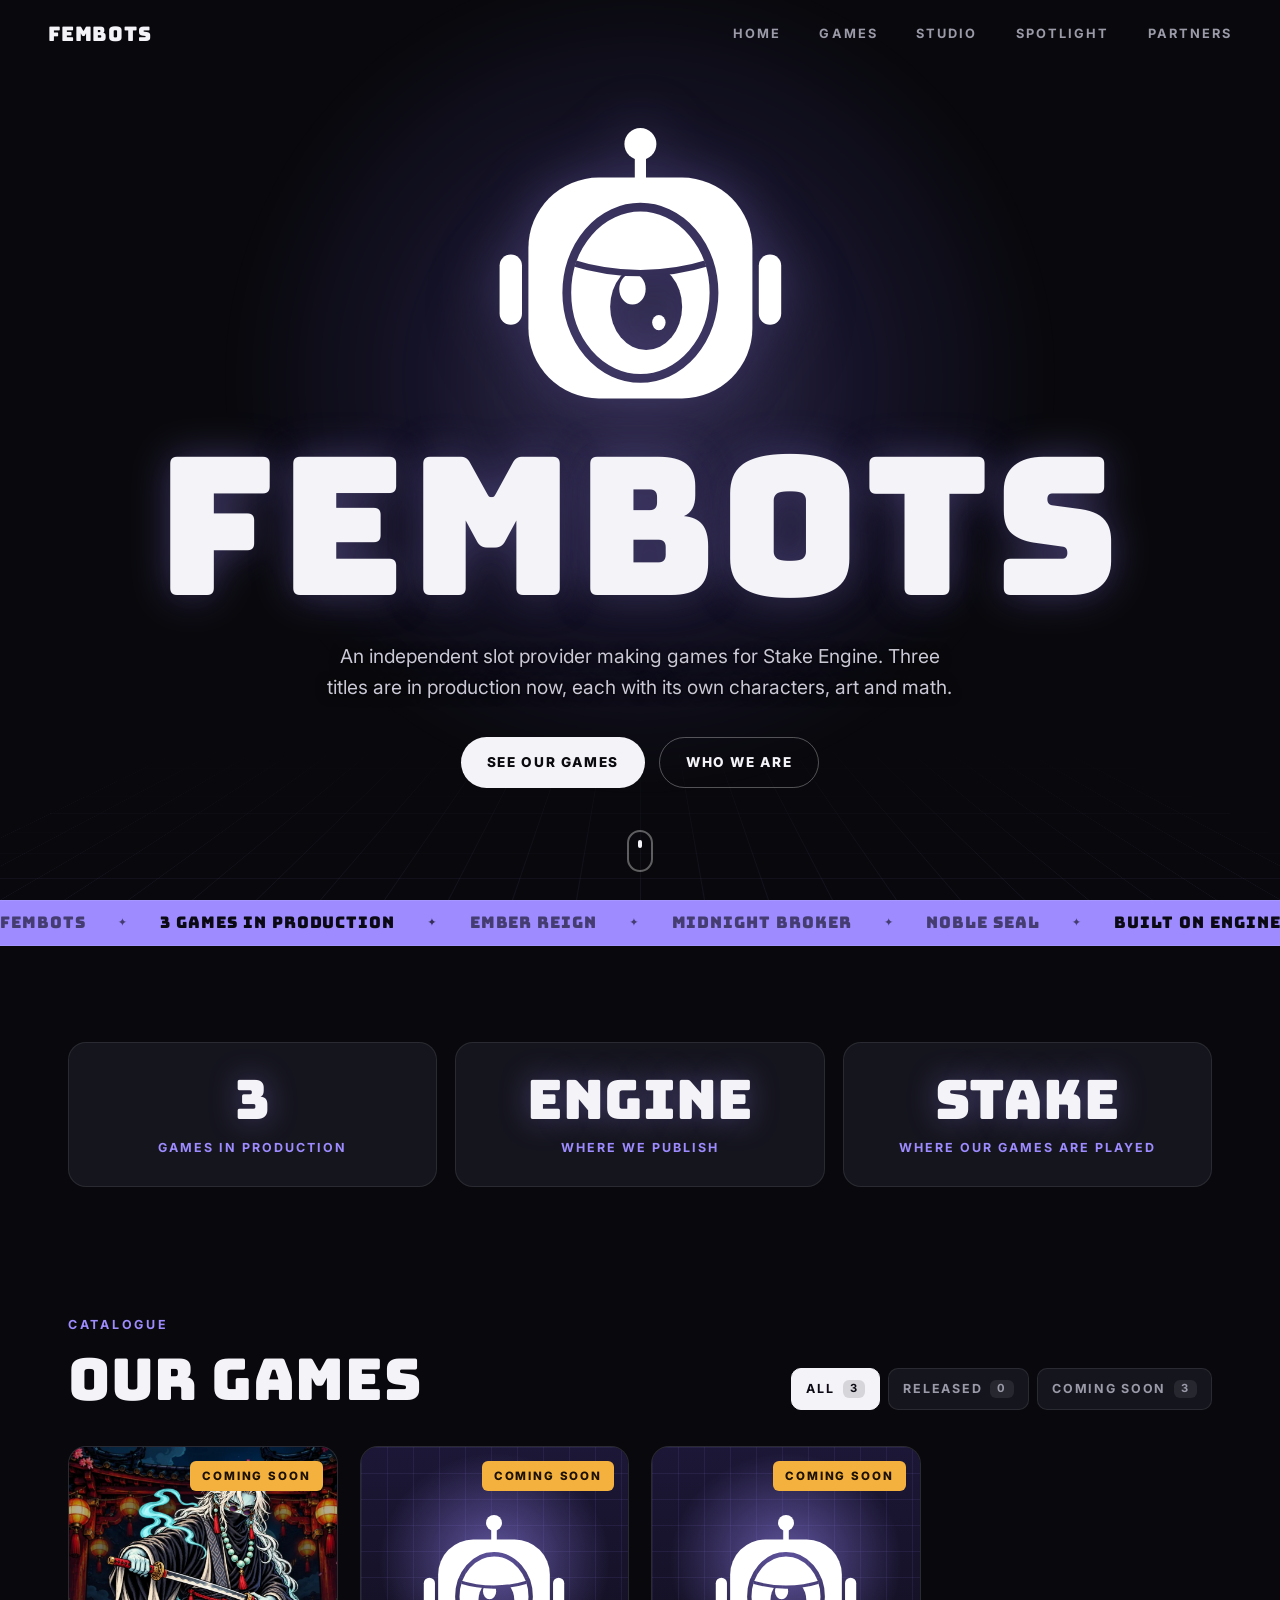
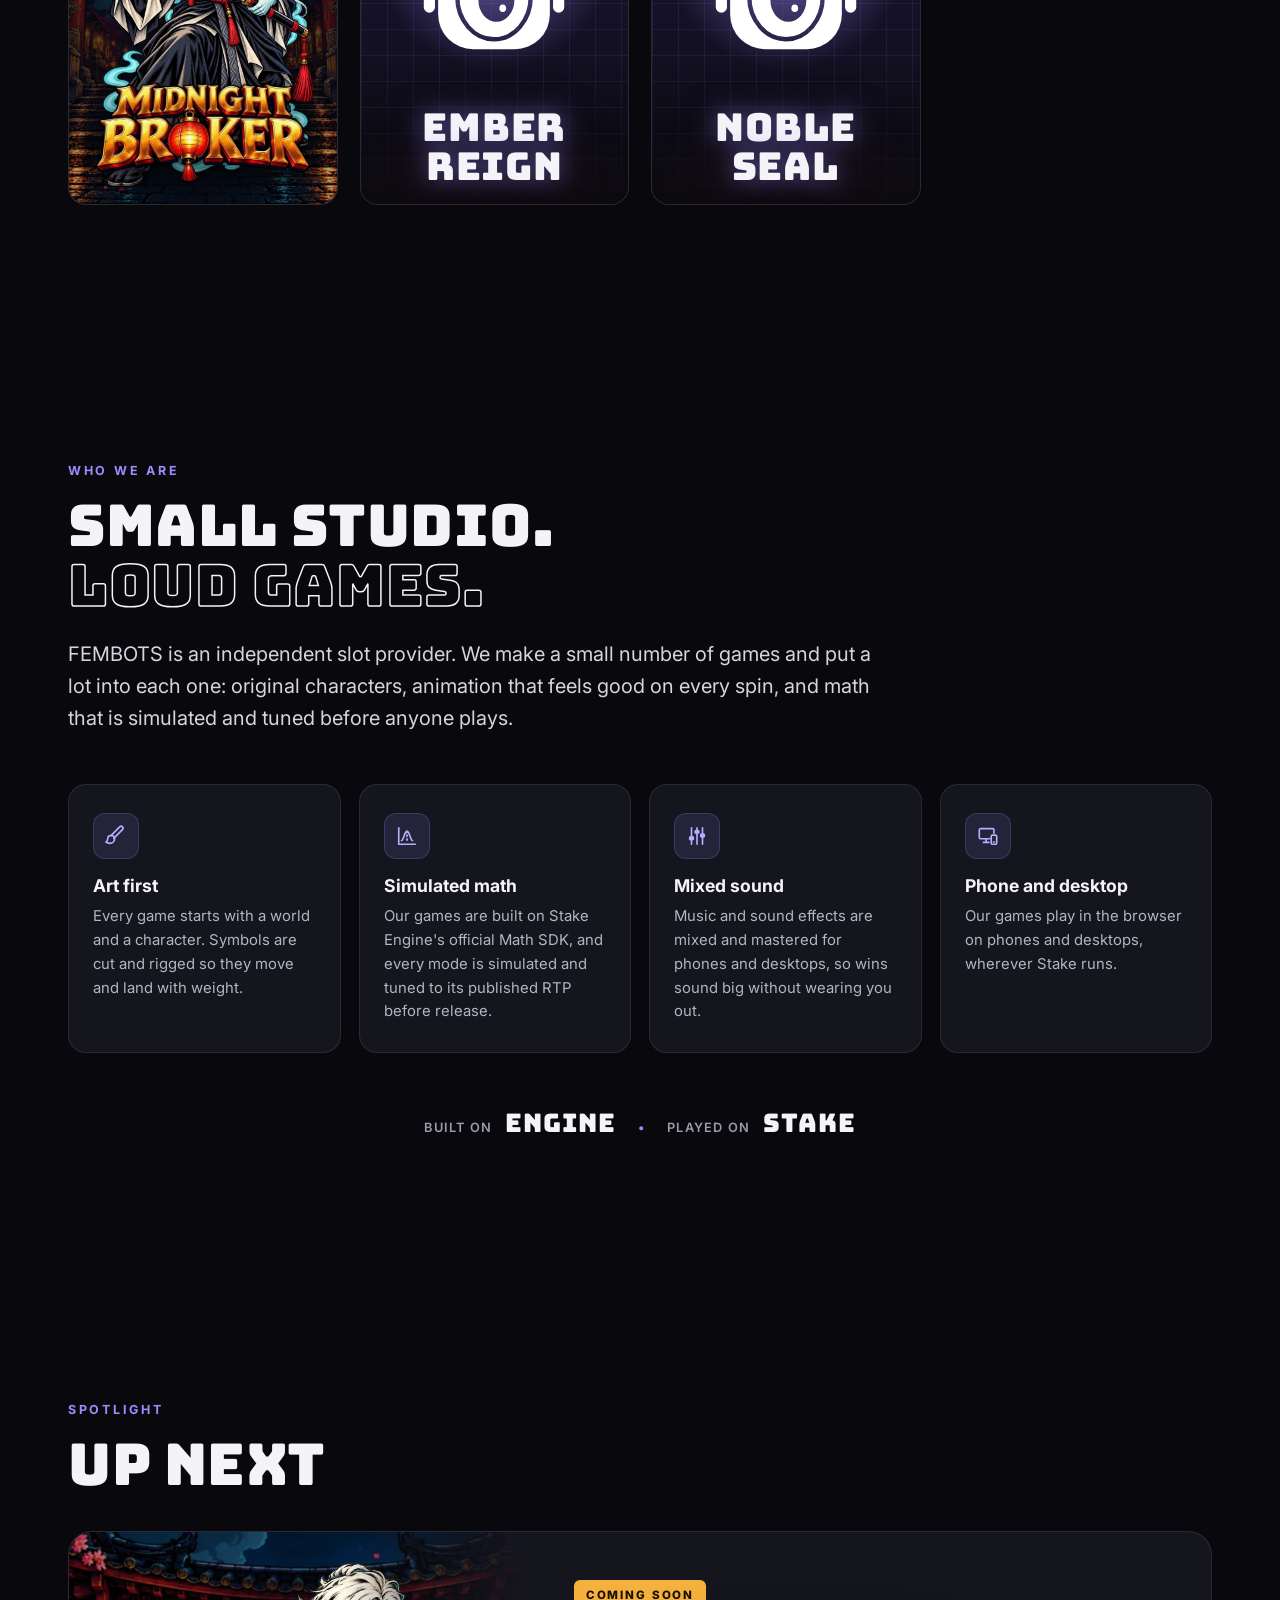
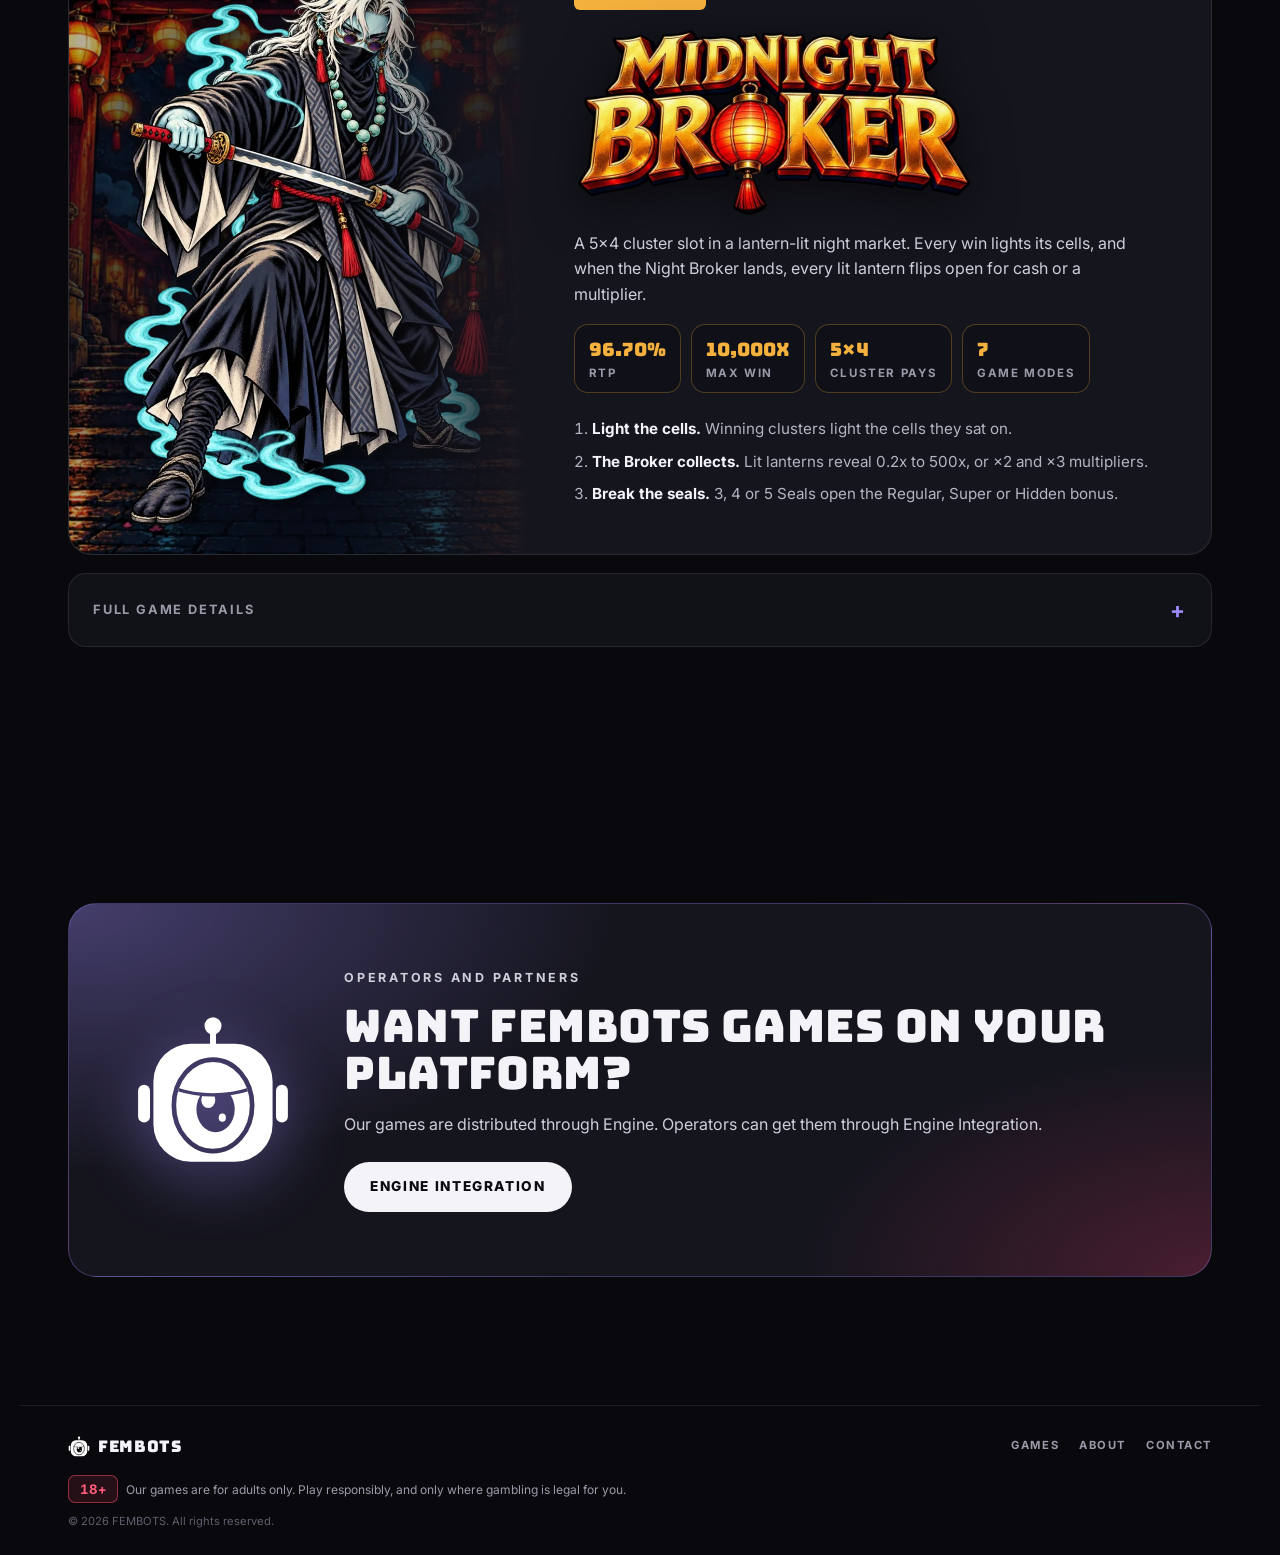
==== index.html @ 47792d03 "Add the FEMBOTS provider website Static site for FEMBOTS, the slot game provider: hero with the robo" ====
<!doctype html>
<html lang="en">
<head>
  <meta charset="utf-8" />
  <meta name="viewport" content="width=device-width, initial-scale=1" />
  <title>FEMBOTS | Slot Game Provider</title>
  <meta name="description" content="FEMBOTS is an independent slot provider making bold, art-first games for Engine and Stake. Our first game is Midnight Broker." />
  <meta name="theme-color" content="#09090d" />
  <link rel="icon" type="image/svg+xml" href="assets/robot.svg" />
  <meta property="og:title" content="FEMBOTS | Slot Game Provider" />
  <meta property="og:description" content="Bold, art-first slots for Engine and Stake. First up: Midnight Broker." />
  <meta property="og:image" content="assets/mb/cover-wide.webp" />
  <link rel="preconnect" href="https://fonts.googleapis.com" />
  <link rel="preconnect" href="https://fonts.gstatic.com" crossorigin />
  <link href="https://fonts.googleapis.com/css2?family=Bungee&family=Inter:wght@400;500;600;700;800&display=swap" rel="stylesheet" />
  <link rel="stylesheet" href="styles.css?v=38" />
</head>
<body>
  <!-- ============ NAV ============ -->
  <header class="nav" id="top">
    <a class="brand" href="#top" aria-label="FEMBOTS home">
      <span>FEMBOTS</span>
    </a>
    <nav class="nav-links" id="navLinks">
      <a href="#top">Home</a>
      <a href="#games">Games</a>
      <a href="#about">Studio</a>
      <a href="#spotlight">Spotlight</a>
      <a href="#contact">Partners</a>
    </nav>
    <button class="nav-toggle" id="navToggle" aria-label="Open menu" aria-expanded="false">
      <span></span><span></span>
    </button>
  </header>

  <main>
    <!-- ============ HERO ============ -->
    <section class="hero">
      <div class="hero-bg" aria-hidden="true">
        <div class="grid-lines"></div>
        <div class="glow"></div>
      </div>
      <div class="hero-inner">
        <!-- The FEMBOTS robot. main.js moves the pupil to follow the mouse and blinks the lid. -->
        <svg class="hero-bot" id="heroBot" aria-hidden="true" viewBox="6 0 188 180">
          <defs>
            <clipPath id="hb-eye"><ellipse cx="100" cy="108" rx="43.5" ry="51"/></clipPath>
            <mask id="hb-cut" maskUnits="userSpaceOnUse" x="-10" y="-10" width="220" height="220">
              <rect x="-10" y="-10" width="220" height="220" fill="#fff"/>
              <g clip-path="url(#hb-eye)"><g class="hero-pupil"><ellipse cx="103" cy="112.5" rx="22.5" ry="27" fill="#000"/><ellipse cx="94.45" cy="101.4" rx="8.25" ry="9.75" fill="#fff"/><ellipse cx="110.95" cy="122.4" rx="4.2" ry="4.8" fill="#fff"/></g><g class="hero-lid"><path d="M39.1 -45H160.9V82.5Q100 109.02 39.1 82.5Z" fill="#fff"/><path d="M39.1 82.5Q100 109.02 160.9 82.5" fill="none" stroke="#000" stroke-width="3.9"/></g></g>
              <ellipse cx="100" cy="108" rx="46" ry="53.5" fill="none" stroke="#000" stroke-width="5.5"/>
            </mask>
          </defs>
          <g fill="#fff" mask="url(#hb-cut)"><rect x="96.5" y="20" width="7" height="20" rx="3.5"/><circle cx="100" cy="15" r="10"/><rect x="12" y="84" width="14" height="44" rx="7"/><rect x="174" y="84" width="14" height="44" rx="7"/><rect x="30" y="36" width="140" height="138" rx="44"/></g>
        </svg>
        <h1 class="wordmark reveal" aria-label="FEMBOTS">
          <span class="glitch">FEMBOTS</span>
        </h1>
        <p class="hero-sub reveal">
          An independent slot provider making games for Stake Engine. Three titles are in production now, each with its own characters, art and math.
        </p>
        <div class="hero-cta reveal">
          <a class="btn btn-primary" href="#games">See our games</a>
          <a class="btn btn-ghost" href="#about">Who we are</a>
        </div>
      </div>
      <a class="scroll-cue" href="#studio-stats" aria-label="Scroll to the provider stats"><span></span></a>
    </section>


    <!-- ============ TICKER ============ -->
    <div class="ticker" aria-hidden="true">
      <div class="ticker-track">
        <span>FEMBOTS</span><b>3 games in production</b><span>Ember Reign</span><span>Midnight Broker</span><span>Noble Seal</span><b>Built on Engine</b><b>Played on Stake</b>
        <span>FEMBOTS</span><b>3 games in production</b><span>Ember Reign</span><span>Midnight Broker</span><span>Noble Seal</span><b>Built on Engine</b><b>Played on Stake</b>
      </div>
    </div>

    <!-- ============ STUDIO STATS ============ -->
    <section class="stats" id="studio-stats" aria-label="FEMBOTS in numbers">
      <div class="stat reveal"><b data-count-games>3</b><span>Games in production</span></div>
      <div class="stat reveal"><b>Engine</b><span>Where we publish</span></div>
      <div class="stat reveal"><b>Stake</b><span>Where our games are played</span></div>
    </section>

    <!-- ============ GAMES ============ -->
    <section class="section games" id="games">
      <div class="section-head">
        <div>
          <p class="eyebrow">Catalogue</p>
          <h2>Our games</h2>
        </div>
        <div class="filters" role="tablist" aria-label="Filter games">
          <button class="filter is-active" data-filter="all" role="tab" aria-selected="true">All <i data-count="all">0</i></button>
          <button class="filter" data-filter="released" role="tab" aria-selected="false">Released <i data-count="released">0</i></button>
          <button class="filter" data-filter="coming-soon" role="tab" aria-selected="false">Coming soon <i data-count="coming-soon">0</i></button>
        </div>
      </div>
      <div class="game-grid" id="gameGrid"></div>
      <p class="empty" id="gamesEmpty" hidden>Our first release is on its way. Check back soon.</p>
    </section>


    <!-- ============ ABOUT ============ -->
    <section class="section about" id="about">
      <div class="about-head">
        <p class="eyebrow">Who we are</p>
        <h2>Small studio.<br /><span class="outline">Loud games.</span></h2>
        <p class="lead">
          FEMBOTS is an independent slot provider. We make a small number of games and put a lot into each one: original characters, animation that feels good on every spin, and math that is simulated and tuned before anyone plays.
        </p>
      </div>
      <div class="pillars">
        <article class="pillar reveal">
          <span class="pillar-icon" aria-hidden="true"><svg viewBox="0 0 24 24" fill="none" stroke="currentColor" stroke-width="1.8" stroke-linecap="round" stroke-linejoin="round"><path d="M9.5 14.5 19 5a2.1 2.1 0 0 0-3-3l-9.5 9.5"/><path d="M6.5 11.5c-2 0-3.5 1.6-3.5 3.6 0 1.6-.6 2.8-2 3.4 1 .9 2.6 1.5 4.3 1.5 3 0 5.2-2.2 5.2-5 0-1.9-1.6-3.5-4-3.5Z"/></svg></span>
          <h3>Art first</h3>
          <p>Every game starts with a world and a character. Symbols are cut and rigged so they move and land with weight.</p>
        </article>
        <article class="pillar reveal">
          <span class="pillar-icon" aria-hidden="true"><svg viewBox="0 0 24 24" fill="none" stroke="currentColor" stroke-width="1.8" stroke-linecap="round" stroke-linejoin="round"><path d="M3 3v18h18"/><path d="M6 17c2.5 0 3-10 6-10s3.5 10 6 10"/><path d="M12 7v10" stroke-dasharray="1.5 2.5"/></svg></span>
          <h3>Simulated math</h3>
          <p>Our games are built on Stake Engine's official Math SDK, and every mode is simulated and tuned to its published RTP before release.</p>
        </article>
        <article class="pillar reveal">
          <span class="pillar-icon" aria-hidden="true"><svg viewBox="0 0 24 24" fill="none" stroke="currentColor" stroke-width="1.8" stroke-linecap="round" stroke-linejoin="round"><path d="M6 3v18M12 3v18M18 3v18"/><rect x="4" y="13" width="4" height="3" rx="1" fill="currentColor"/><rect x="10" y="6" width="4" height="3" rx="1" fill="currentColor"/><rect x="16" y="10" width="4" height="3" rx="1" fill="currentColor"/></svg></span>
          <h3>Mixed sound</h3>
          <p>Music and sound effects are mixed and mastered for phones and desktops, so wins sound big without wearing you out.</p>
        </article>
        <article class="pillar reveal">
          <span class="pillar-icon" aria-hidden="true"><svg viewBox="0 0 24 24" fill="none" stroke="currentColor" stroke-width="1.8" stroke-linecap="round" stroke-linejoin="round"><path d="M14 15H4a1.5 1.5 0 0 1-1.5-1.5v-8A1.5 1.5 0 0 1 4 4h13a1.5 1.5 0 0 1 1.5 1.5V9"/><path d="M7 19h6M10 15v4"/><rect x="15.5" y="11" width="6" height="10" rx="1.5"/><path d="M18 18.5h1"/></svg></span>
          <h3>Phone and desktop</h3>
          <p>Our games play in the browser on phones and desktops, wherever Stake runs.</p>
        </article>
      </div>
      <div class="platforms">
        <span>Built on</span><b>Engine</b><span class="dot">•</span><span>Played on</span><b>Stake</b>
      </div>
    </section>


    <!-- ============ SPOTLIGHT ============ -->
    <section class="section spotlight" id="spotlight">
      <div class="section-head">
        <div>
          <p class="eyebrow">Spotlight</p>
          <h2>Up next</h2>
        </div>
      </div>
      <article class="spot-card" id="midnight-broker">
        <div class="spot-art">
          <img src="assets/mb/cover-tall.webp" alt="The Night Broker, a masked ghost with a katana, in front of red lanterns" loading="lazy" />
        </div>
        <div class="spot-body">
          <span class="tag tag-soon">Coming soon</span>
          <img class="spot-logo" src="assets/mb/logo.webp" alt="Midnight Broker" loading="lazy" />
          <p class="spot-lead">A 5×4 cluster slot in a lantern-lit night market. Every win lights its cells, and when the Night Broker lands, every lit lantern flips open for cash or a multiplier.</p>
          <ul class="stat-chips">
            <li><b>96.70%</b><span>RTP</span></li>
            <li><b>10,000x</b><span>Max win</span></li>
            <li><b>5×4</b><span>Cluster pays</span></li>
            <li><b>7</b><span>Game modes</span></li>
          </ul>
          <ol class="mini-steps">
            <li><b>Light the cells.</b> Winning clusters light the cells they sat on.</li>
            <li><b>The Broker collects.</b> Lit lanterns reveal 0.2x to 500x, or ×2 and ×3 multipliers.</li>
            <li><b>Break the seals.</b> 3, 4 or 5 Seals open the Regular, Super or Hidden bonus.</li>
          </ol>
        </div>
      </article>
      <details class="game-details">
        <summary>Full game details <span aria-hidden="true">+</span></summary>
        <div class="game-details-body">
      <!-- Symbols -->
      <h3 class="sub">The symbols</h3>
      <ul class="symbols">
        <li><img src="assets/mb/H4_tessen.webp" alt="" loading="lazy" /><span>War Fan</span><small>up to 75x</small></li>
        <li><img src="assets/mb/H3_katana.webp" alt="" loading="lazy" /><span>Katana</span><small>up to 40x</small></li>
        <li><img src="assets/mb/H2_bonsai.webp" alt="" loading="lazy" /><span>Bonsai</span><small>up to 25x</small></li>
        <li><img src="assets/mb/H1_crane.webp" alt="" loading="lazy" /><span>Crane</span><small>up to 15x</small></li>
        <li class="special"><img src="assets/mb/W_chest.webp" alt="" loading="lazy" /><span>Treasure Chest</span><small>Wild</small></li>
        <li class="special"><img src="assets/mb/token_lantern_gold.webp" alt="" loading="lazy" /><span>Gold Lantern</span><small>Multiplier</small></li>
      </ul>

      <!-- Bonuses + modes -->
      <div class="two-col">
        <div>
          <h3 class="sub">Bonus rounds</h3>
          <div class="bonus-list">
            <article class="bonus">
              <div class="bonus-seals"><b>3</b><span>Seals</span></div>
              <div><h4>Regular Bonus</h4><p>8 spins. Lit cells stay lit for the whole bonus. 3 Seals add 4 more spins.</p></div>
            </article>
            <article class="bonus">
              <div class="bonus-seals"><b>4</b><span>Seals</span></div>
              <div><h4>Super Bonus</h4><p>10 spins with 6 cells lit from the start, and every collection pays at least ×3.</p></div>
            </article>
            <article class="bonus bonus-hidden">
              <div class="bonus-seals"><b>5</b><span>Seals</span></div>
              <div><h4>Hidden Bonus</h4><p>10 spins with 4 cells lit from the start. Reached only with 5 Seals or from a Mystery Bonus.</p></div>
            </article>
          </div>
        </div>
        <div>
          <h3 class="sub">Game modes</h3>
          <table class="modes">
            <thead><tr><th>Mode</th><th>Cost</th></tr></thead>
            <tbody>
              <tr><td>Base game</td><td>1x</td></tr>
              <tr><td>Extra Chance <small>Bonuses about 1.7× as often</small></td><td>1.25x</td></tr>
              <tr><td>Feature Spins <small>The Broker on every board, 2 cells lit</small></td><td>5x</td></tr>
              <tr><td>Moonlit Spins <small>All 20 cells lit, every collect at least ×10</small></td><td>500x</td></tr>
              <tr><td>Regular Bonus</td><td>100x</td></tr>
              <tr><td>Mystery Bonus <small>Regular, Super or Hidden</small></td><td>200x</td></tr>
              <tr><td>Super Bonus</td><td>400x</td></tr>
            </tbody>
          </table>
          <p class="fine">Figures are from the current math build and may change before release. Some modes are not available in every jurisdiction.</p>
        </div>
      </div>
        </div>
      </details>
    </section>


    <!-- ============ CONTACT ============ -->
    <section class="section contact" id="contact">
      <div class="contact-card">
        <img class="contact-bot" src="assets/robot.svg" alt="" loading="lazy" />
        <div>
          <p class="eyebrow">Operators and partners</p>
          <h2>Want FEMBOTS games on your platform?</h2>
          <p>Our games are distributed through Engine. Operators can get them through Engine Integration.</p>
          <div class="hero-cta">
            <a class="btn btn-primary" href="https://engine.io/" target="_blank" rel="noopener">Engine Integration</a>
            <a class="btn btn-ghost" id="contactEmail" hidden>Email us</a>
          </div>
        </div>
      </div>
    </section>
  </main>

  <!-- ============ FOOTER ============ -->
  <footer class="footer">
    <div class="footer-top">
      <a class="brand" href="#top"><img src="assets/robot.svg" alt="" width="28" height="27" /><span>FEMBOTS</span></a>
      <nav>
        <a href="#games">Games</a>
        <a href="#about">About</a>
        <a href="#contact">Contact</a>
      </nav>
    </div>
    <p class="footer-note">
      <span class="age">18+</span>
      Our games are for adults only. Play responsibly, and only where gambling is legal for you.
    </p>
    <p class="footer-copy">© <span id="year">2026</span> FEMBOTS. All rights reserved.</p>
  </footer>

  <script src="games.js?v=38"></script>
  <script src="main.js?v=38"></script>
</body>
</html>
---- styles.css ----
/* ================================================================
   FEMBOTS studio site
   ================================================================ */
:root {
  --bg: #09090d;
  --bg-2: #111118;
  --panel: #15151e;
  --line: rgba(255, 255, 255, 0.09);
  --ink: #f4f3f8;
  --muted: #9b9aa8;
  --accent: #9d8bff;      /* FEMBOTS violet, from the logo's glow */
  --accent-2: #ff3d6e;    /* signal pink */
  --gold: #f5b13d;        /* Midnight Broker gold */
  --crimson: #d8262f;
  --radius: 18px;
  --display: 'Bungee', system-ui, sans-serif;
  --body: 'Inter', system-ui, -apple-system, Segoe UI, sans-serif;
  --wrap: 1240px;
}

*, *::before, *::after { box-sizing: border-box; }
html { scroll-behavior: smooth; scroll-padding-top: 80px; overflow-x: clip; }
body {
  margin: 0;
  background: var(--bg);
  color: var(--ink);
  font-family: var(--body);
  font-size: 16px;
  line-height: 1.6;
  -webkit-font-smoothing: antialiased;
  overflow-x: clip;
}
main { overflow-x: clip; }
img { max-width: 100%; display: block; }
[hidden] { display: none !important; }
a { color: inherit; text-decoration: none; }
h1, h2, h3, h4 { margin: 0; line-height: 1.05; }
h2 { font-family: var(--display); font-weight: 400; font-size: clamp(2rem, 5vw, 3.6rem); letter-spacing: 0.01em; }
p { margin: 0 0 1em; }
em { color: var(--gold); font-style: normal; font-weight: 700; }

.eyebrow {
  font-size: 0.78rem; font-weight: 700; letter-spacing: 0.22em; text-transform: uppercase;
  color: var(--accent); margin-bottom: 14px;
}
.lead { font-size: clamp(1.05rem, 1.6vw, 1.25rem); color: #d6d5df; }

/* ---------- Buttons ---------- */
.btn {
  display: inline-flex; align-items: center; justify-content: center; gap: 8px;
  padding: 14px 26px; border-radius: 999px;
  font-weight: 800; font-size: 0.85rem; letter-spacing: 0.12em; text-transform: uppercase;
  transition: transform .2s ease, background .2s ease, box-shadow .2s ease, color .2s ease;
  cursor: pointer; border: 0;
}
.btn-primary { background: var(--ink); color: #0a0a0f; }
.btn-primary:hover { transform: translateY(-2px); box-shadow: 0 10px 30px -8px rgba(157, 139, 255, .7); background: #fff; }
.btn-ghost { border: 1.5px solid rgba(255,255,255,.3); color: var(--ink); }
.btn-ghost:hover { border-color: var(--ink); transform: translateY(-2px); }

/* ---------- Nav ---------- */
.nav {
  position: fixed; inset: 0 0 auto 0; z-index: 50;
  display: flex; align-items: center; justify-content: space-between;
  padding: 18px clamp(16px, 4vw, 48px);
  transition: background .3s ease, padding .3s ease, border-color .3s ease;
  border-bottom: 1px solid transparent;
}
.nav.scrolled { background: rgba(9, 9, 13, .82); backdrop-filter: blur(14px); -webkit-backdrop-filter: blur(14px); padding-block: 12px; border-color: var(--line); }
.brand { display: flex; align-items: center; gap: 10px; font-family: var(--display); font-size: 1.25rem; letter-spacing: .04em; }
.brand img { display: block; }
.nav-links { display: flex; gap: clamp(18px, 3vw, 40px); }
.nav-links a { font-size: .8rem; font-weight: 700; letter-spacing: .16em; text-transform: uppercase; color: var(--muted); transition: color .2s; position: relative; }
.nav-links a::after { content: ''; position: absolute; left: 0; right: 100%; bottom: -6px; height: 2px; background: var(--accent); transition: right .25s ease; }
.nav-links a:hover { color: var(--ink); }
.nav-links a:hover::after { right: 0; }
.nav-toggle { display: none; background: none; border: 0; width: 40px; height: 40px; cursor: pointer; position: relative; }
.nav-toggle span { position: absolute; left: 8px; right: 8px; height: 2px; background: var(--ink); transition: transform .25s, top .25s; }
.nav-toggle span:first-child { top: 15px; }
.nav-toggle span:last-child { top: 23px; }
.nav-toggle[aria-expanded="true"] span:first-child { top: 19px; transform: rotate(45deg); }
.nav-toggle[aria-expanded="true"] span:last-child { top: 19px; transform: rotate(-45deg); }

/* ---------- Hero ---------- */
.hero {
  position: relative; min-height: 100svh;
  display: grid; place-items: center; text-align: center;
  padding: 96px 16px 88px; overflow: hidden;
}
.hero-bg { position: absolute; inset: 0; pointer-events: none; }
.grid-lines {
  position: absolute; inset: -50% -10% 0;
  background-image:
    linear-gradient(rgba(157,139,255,.12) 1px, transparent 1px),
    linear-gradient(90deg, rgba(157,139,255,.12) 1px, transparent 1px);
  background-size: 64px 64px;
  transform: perspective(700px) rotateX(62deg) translateY(30%);
  transform-origin: center bottom;
  mask-image: linear-gradient(to top, #000 0%, transparent 70%);
  -webkit-mask-image: linear-gradient(to top, #000 0%, transparent 70%);
  animation: gridmove 6s linear infinite;
}
@keyframes gridmove { to { background-position: 0 64px, 0 0; } }
.glow {
  position: absolute; left: 50%; top: 42%; width: min(900px, 120vw); aspect-ratio: 1;
  transform: translate(-50%, -50%);
  background: radial-gradient(circle, rgba(157,139,255,.3) 0%, rgba(110,92,230,.12) 35%, transparent 65%);
  filter: blur(10px);
}
/* The ASCII robot fills the hero behind the text. */
.hero-bot { display: block; height: clamp(170px, 32svh, 340px); width: auto; margin: 0 auto clamp(18px, 3svh, 30px); overflow: visible;
  filter: drop-shadow(0 0 28px rgba(157,139,255,.35)) drop-shadow(0 18px 30px rgba(0,0,0,.45)); animation: botFloat 6s ease-in-out infinite; }
@keyframes botFloat { 50% { transform: translateY(-10px); } }
.hero .wordmark .glitch { text-shadow: 0 0 40px rgba(157, 139, 255, .35), 0 6px 30px rgba(9, 9, 13, .9); }
.hero-inner { position: relative; max-width: 980px; }
.hero .wordmark { margin-bottom: 24px; }
.wordmark {
  font-family: var(--display); font-weight: 400;
  font-size: clamp(3.6rem, 15vw, 12rem); letter-spacing: .02em; line-height: .95;
  margin: 6px 0 26px;
}
.glitch { position: relative; display: inline-block; text-shadow: 0 0 40px rgba(157,139,255,.35); }
.hero-sub { text-shadow: 0 1px 12px rgba(9, 9, 13, .95), 0 0 2px rgba(9, 9, 13, .9); max-width: 640px; margin: 0 auto 34px; color: #c9c8d4; font-size: clamp(1rem, 1.6vw, 1.2rem); }
.hero-cta { display: flex; gap: 14px; justify-content: center; flex-wrap: wrap; }
.scroll-cue { position: absolute; bottom: 28px; left: 50%; transform: translateX(-50%); width: 26px; height: 42px; border: 2px solid rgba(255,255,255,.35); border-radius: 14px; }
.scroll-cue span { position: absolute; left: 50%; top: 8px; width: 4px; height: 8px; margin-left: -2px; background: var(--ink); border-radius: 2px; animation: cue 1.8s ease-in-out infinite; }
@keyframes cue { 0% { opacity: 0; transform: translateY(0); } 30% { opacity: 1; } 100% { opacity: 0; transform: translateY(14px); } }

/* ---------- Ticker ---------- */
.ticker { border-block: 1px solid var(--line); background: var(--accent); color: #0b0a14; overflow: hidden; white-space: nowrap; }
.ticker-track > * { padding-right: 32px; } /* padding, not gap or margin, so -50% lands exactly on the repeat */
.ticker-track { display: inline-flex; align-items: center; padding: 14px 0; animation: ticker 30s linear infinite; font-family: var(--display); font-weight: 400; font-size: 1rem; line-height: 1; letter-spacing: .06em; text-transform: uppercase; }
.ticker-track b { font-weight: 400; }
.ticker-track span { opacity: .6; }
.ticker-track span::after, .ticker-track b::after { content: '✦'; display: inline-block; margin-left: 32px; font-size: .7em; opacity: .7; vertical-align: .15em; }
.ticker-track span::after { opacity: 1; }
@keyframes ticker { to { transform: translateX(-50%); } }

/* ---------- Studio stats ---------- */
.stats {
  max-width: var(--wrap); margin: 0 auto; padding: clamp(56px, 8vw, 96px) clamp(16px, 4vw, 48px) 0;
  display: grid; grid-template-columns: repeat(3, 1fr); gap: 18px;
}
.stat { text-align: center; padding: 28px 16px; border-radius: var(--radius); background: var(--panel); border: 1px solid var(--line); }
.stat b { display: block; font-family: var(--display); font-weight: 400; font-size: clamp(2rem, 4.4vw, 3.4rem); line-height: 1.05; color: var(--ink); text-shadow: 0 0 30px rgba(157,139,255,.35); }
.stat span { display: block; margin-top: 10px; font-size: .78rem; font-weight: 700; letter-spacing: .16em; text-transform: uppercase; color: var(--accent); }

/* ---------- Spotlight ---------- */
.spotlight { padding-top: 0; }
.spot-card {
  display: grid; grid-template-columns: minmax(0, .8fr) minmax(0, 1.2fr); overflow: hidden;
  border-radius: 24px; background: var(--panel); border: 1px solid var(--line);
}
.spot-art { position: relative; min-height: 100%; }
.spot-art img { width: 100%; height: 100%; object-fit: cover; }
.spot-art::after { content: ''; position: absolute; inset: 0; background: linear-gradient(90deg, transparent 60%, var(--panel)); }
.spot-body { padding: clamp(24px, 4vw, 48px); display: flex; flex-direction: column; align-items: flex-start; }
.spot-logo { width: min(400px, 100%); margin: 16px 0 12px; filter: drop-shadow(0 10px 24px rgba(0,0,0,.6)); }
.spot-lead { color: #cfcedb; max-width: 36rem; }
.spot-body .stat-chips { margin-bottom: 24px; }
.spot-body .stat-chips li { min-width: 0; padding: 10px 14px; }
.spot-body .stat-chips b { font-size: 1.15rem; }
.mini-steps { margin: 0; padding: 0 0 0 1.2em; color: #b5b4c2; font-size: .95rem; display: grid; gap: 8px; }
.mini-steps b { color: var(--ink); }
.game-details { margin-top: 18px; border: 1px solid var(--line); border-radius: var(--radius); background: var(--bg-2); }
.game-details summary {
  list-style: none; cursor: pointer; padding: 18px 24px; display: flex; justify-content: space-between; align-items: center;
  font-weight: 700; letter-spacing: .14em; text-transform: uppercase; font-size: .8rem; color: var(--muted);
}
.game-details summary::-webkit-details-marker { display: none; }
.game-details summary span { font-size: 1.4rem; color: var(--accent); transition: transform .25s ease; }
.game-details[open] summary span { transform: rotate(45deg); }
.game-details summary:hover { color: var(--ink); }
.game-details-body { padding: 8px 24px 28px; }
.game-details-body .symbols { margin-bottom: 40px; }

/* ---------- Featured ---------- */
.featured { position: relative; min-height: min(92vh, 900px); display: flex; align-items: flex-end; overflow: hidden; isolation: isolate; }
.featured-art { position: absolute; inset: 0; z-index: -1; }
.featured-art img { width: 100%; height: 100%; object-fit: cover; object-position: 62% 30%; transform: scale(1.06); transition: transform 1.2s ease; }
.featured:hover .featured-art img { transform: scale(1.02); }
.featured-art::after {
  content: ''; position: absolute; inset: 0;
  background:
    linear-gradient(90deg, rgba(9,9,13,.95) 0%, rgba(9,9,13,.7) 34%, rgba(9,9,13,0) 64%),
    linear-gradient(0deg, var(--bg) 0%, rgba(9,9,13,0) 30%);
}
.featured-content { width: 100%; max-width: var(--wrap); margin: 0 auto; padding: 120px clamp(16px, 4vw, 48px) clamp(48px, 8vw, 96px); }
.featured-logo { width: min(520px, 90%); margin: 16px 0 10px; filter: drop-shadow(0 12px 30px rgba(0,0,0,.6)); }
.featured-tagline { font-size: clamp(1.1rem, 2vw, 1.45rem); font-weight: 600; color: #f1e6d3; margin-bottom: 26px; }
.tag { display: inline-block; padding: 6px 12px; border-radius: 6px; font-size: .72rem; font-weight: 800; letter-spacing: .16em; text-transform: uppercase; }
.tag-soon { background: var(--gold); color: #1a1003; }
.tag-live { background: #2fe28c; color: #032013; }
.stat-chips { list-style: none; padding: 0; margin: 0 0 32px; display: flex; flex-wrap: wrap; gap: 10px; }
.stat-chips li { display: flex; flex-direction: column; padding: 12px 18px; border-radius: 14px; background: rgba(15,15,22,.65); border: 1px solid rgba(245,177,61,.28); backdrop-filter: blur(6px); -webkit-backdrop-filter: blur(6px); min-width: 108px; }
.stat-chips b { font-family: var(--display); font-weight: 400; font-size: 1.35rem; color: var(--gold); }
.stat-chips span { font-size: .72rem; text-transform: uppercase; letter-spacing: .14em; color: var(--muted); font-weight: 700; }

/* ---------- Sections ---------- */
.section { max-width: var(--wrap); margin: 0 auto; padding: clamp(72px, 10vw, 130px) clamp(16px, 4vw, 48px); }
.section-head { display: flex; align-items: flex-end; justify-content: space-between; gap: 24px; flex-wrap: wrap; margin-bottom: 36px; }

/* ---------- Games ---------- */
.filters { display: flex; gap: 8px; flex-wrap: wrap; }
.filter {
  font: 700 .78rem/1 var(--body); letter-spacing: .14em; text-transform: uppercase;
  background: var(--panel); color: var(--muted); border: 1px solid var(--line);
  padding: 11px 14px; border-radius: 10px; cursor: pointer; display: inline-flex; align-items: center; gap: 8px;
  transition: color .2s, border-color .2s, background .2s;
}
.filter i { font-style: normal; background: rgba(255,255,255,.08); padding: 3px 7px; border-radius: 6px; font-size: .7rem; }
.filter:hover { color: var(--ink); }
.filter.is-active { color: #0b0a14; background: var(--ink); border-color: var(--ink); }
.filter.is-active i { background: rgba(0,0,0,.12); }
.game-grid { display: grid; grid-template-columns: repeat(auto-fill, minmax(260px, 1fr)); gap: 22px; }
.game-card {
  position: relative; border-radius: var(--radius); overflow: hidden; background: var(--panel);
  border: 1px solid var(--line); aspect-ratio: 3 / 4;
  transition: transform .35s cubic-bezier(.2,.8,.2,1), box-shadow .35s, border-color .35s;
}
.game-card:hover { transform: translateY(-6px); box-shadow: 0 30px 60px -20px rgba(157,139,255,.45); border-color: rgba(157,139,255,.5); }
.game-card > img.cover { width: 100%; height: 100%; object-fit: cover; transition: transform .6s ease, filter .4s; }
.game-card:hover > img.cover { transform: scale(1.06); filter: brightness(.55); }
.game-card .tag { position: absolute; top: 14px; right: 14px; }
.game-card .card-logo { position: absolute; left: 50%; bottom: 18px; width: 82%; transform: translateX(-50%); filter: drop-shadow(0 8px 16px rgba(0,0,0,.8)); transition: bottom .35s ease; }
.game-card:hover .card-logo { bottom: calc(100% - 46%); }
.game-card h3.card-logo { font-family: var(--display); font-weight: 400; font-size: 1.8rem; text-align: center; }
/* Games without art yet get a stand-in cover (big mascot on a violet grid) and behave
   exactly like a real cover: the art dims and zooms on hover while the title rises. */
.game-card.no-cover::before {
  content: ''; position: absolute; inset: 0;
  background:
    linear-gradient(0deg, rgba(9, 9, 13, .9) 0%, rgba(9, 9, 13, 0) 42%),
    url(assets/robot.svg) 50% 30% / 56% auto no-repeat,
    radial-gradient(60% 42% at 50% 32%, rgba(157, 139, 255, .55), transparent 72%),
    linear-gradient(rgba(157, 139, 255, .09) 1px, transparent 1px) 0 0 / 26px 26px,
    linear-gradient(90deg, rgba(157, 139, 255, .09) 1px, transparent 1px) 0 0 / 26px 26px,
    radial-gradient(90% 50% at 50% 108%, rgba(255, 61, 110, .32), transparent 70%),
    linear-gradient(180deg, #1c1736, #0c0b15);
  transition: transform .6s ease, filter .4s;
}
.game-card.no-cover:hover::before { transform: scale(1.06); filter: brightness(.55); }
.game-card.no-cover h3.card-logo {
  margin: 0; font-size: clamp(1.9rem, 3vw, 2.4rem); line-height: 1.02; letter-spacing: .02em;
  text-shadow: 0 0 26px rgba(157, 139, 255, .65), 0 4px 0 rgba(9, 9, 13, .6);
}
.card-info {
  position: absolute; inset: auto 0 0 0; padding: 18px;
  background: linear-gradient(0deg, rgba(9,9,13,.96) 40%, rgba(9,9,13,0));
  transform: translateY(100%); transition: transform .35s ease;
}
.game-card:hover .card-info, .game-card:focus-within .card-info { transform: none; }
.card-info dl { display: grid; grid-template-columns: repeat(3, 1fr); gap: 6px; margin: 0 0 10px; }
.card-info dt { font-size: .64rem; letter-spacing: .14em; text-transform: uppercase; color: var(--muted); font-weight: 700; }
.card-info dd { margin: 0; font-weight: 800; font-size: .95rem; }
.card-info p { font-size: .85rem; color: #cfcedb; margin-bottom: 12px; }
.card-info a { font-weight: 800; font-size: .76rem; letter-spacing: .14em; text-transform: uppercase; color: var(--gold); }
.lab-card {
  aspect-ratio: 3 / 4; border-radius: var(--radius); border: 1.5px dashed rgba(157,139,255,.35);
  display: flex; flex-direction: column; align-items: center; justify-content: center; text-align: center; gap: 12px; padding: 24px;
  background: repeating-linear-gradient(135deg, rgba(157,139,255,.04) 0 14px, transparent 14px 28px);
  color: var(--muted);
}
.lab-card img { width: 72px; height: auto; opacity: .85; animation: float 5s ease-in-out infinite; }
.lab-card b { font-family: var(--display); font-weight: 400; font-size: 1.3rem; color: var(--ink); letter-spacing: .03em; }
.lab-card p { margin: 0; font-size: .9rem; max-width: 220px; }
.empty { color: var(--muted); text-align: center; padding: 60px 0; border: 1px dashed var(--line); border-radius: var(--radius); }

/* ---------- Deep dive ---------- */
.deep {
  position: relative;
}
.deep::before {
  content: ''; position: absolute; inset: 0 -50vw; z-index: -1;
  background:
    radial-gradient(60% 50% at 80% 10%, rgba(216,38,47,.16), transparent 70%),
    radial-gradient(50% 40% at 10% 60%, rgba(245,177,61,.08), transparent 70%),
    var(--bg-2);
}
.deep h2 { color: var(--gold); text-shadow: 0 4px 0 #6a1015; margin-bottom: 24px; }
.deep-intro { display: grid; grid-template-columns: 1.1fr .9fr; gap: 40px; align-items: center; margin-bottom: 70px; }
.deep-text p:not(.lead):not(.eyebrow) { color: #bdbcc9; }
.deep-text .eyebrow { color: var(--gold); }
.deep-broker img { width: 100%; max-width: 460px; margin-inline: auto; filter: drop-shadow(0 0 40px rgba(80, 220, 230, .25)); animation: float 6s ease-in-out infinite; }
@keyframes float { 50% { transform: translateY(-14px); } }
.sub { font-family: var(--display); font-weight: 400; font-size: clamp(1.3rem, 2.4vw, 1.8rem); margin: 0 0 22px; letter-spacing: .02em; }
.steps { list-style: none; padding: 0; margin: 0 0 70px; display: grid; grid-template-columns: repeat(3, 1fr); gap: 20px; }
.step { position: relative; background: var(--panel); border: 1px solid var(--line); border-radius: var(--radius); padding: 26px; overflow: hidden; }
.step-art { width: 92px; height: 92px; border-radius: 50%; background: radial-gradient(circle, rgba(245,177,61,.25), transparent 70%); display: grid; place-items: center; margin-bottom: 16px; }
.step-art img { width: 88px; height: 88px; object-fit: contain; }
.step-num { position: absolute; top: 16px; right: 22px; font-family: var(--display); font-size: 2.6rem; color: rgba(255,255,255,.06); }
.step h4 { font-size: 1.15rem; margin-bottom: 8px; }
.step p { color: #b5b4c2; font-size: .95rem; margin: 0; }
.symbols { list-style: none; padding: 0; margin: 0 0 70px; display: grid; grid-template-columns: repeat(6, 1fr); gap: 14px; }
.symbols li { background: var(--panel); border: 1px solid var(--line); border-radius: 16px; padding: 16px 10px 14px; text-align: center; transition: transform .25s, border-color .25s; }
.symbols li:hover { transform: translateY(-4px) rotate(-1deg); border-color: rgba(245,177,61,.45); }
.symbols img { width: 100%; max-width: 120px; aspect-ratio: 1; object-fit: contain; margin: 0 auto 8px; }
.symbols span { display: block; font-weight: 800; font-size: .9rem; }
.symbols small { color: var(--gold); font-weight: 700; font-size: .78rem; }
.symbols li.special small { color: var(--accent); }
.two-col { display: grid; grid-template-columns: 1fr 1fr; gap: 40px; }
.bonus-list { display: grid; gap: 12px; }
.bonus { display: flex; gap: 18px; align-items: center; background: var(--panel); border: 1px solid var(--line); border-left: 4px solid var(--gold); border-radius: 14px; padding: 18px; }
.bonus-hidden { border-left-color: var(--crimson); background: linear-gradient(90deg, rgba(216,38,47,.12), var(--panel) 60%); }
.bonus-seals { flex: none; width: 64px; text-align: center; }
.bonus-seals b { display: block; font-family: var(--display); font-weight: 400; font-size: 2rem; color: var(--gold); line-height: 1; }
.bonus-hidden .bonus-seals b { color: #ff5a63; }
.bonus-seals span { font-size: .66rem; letter-spacing: .14em; text-transform: uppercase; color: var(--muted); font-weight: 700; }
.bonus h4 { margin-bottom: 4px; font-size: 1.05rem; }
.bonus p { margin: 0; color: #b5b4c2; font-size: .92rem; }
.modes { width: 100%; border-collapse: collapse; background: var(--panel); border-radius: 14px; overflow: hidden; border: 1px solid var(--line); }
.modes th, .modes td { text-align: left; padding: 13px 18px; border-bottom: 1px solid var(--line); }
.modes th { font-size: .7rem; letter-spacing: .16em; text-transform: uppercase; color: var(--muted); background: rgba(255,255,255,.03); }
.modes td:last-child, .modes th:last-child { text-align: right; font-weight: 800; color: var(--gold); white-space: nowrap; }
.modes th:last-child { color: var(--muted); }
.modes tr:last-child td { border-bottom: 0; }
.modes small { display: block; color: var(--muted); font-size: .78rem; }
.fine { font-size: .78rem; color: var(--muted); margin-top: 12px; }

/* ---------- About ---------- */
.about-head { max-width: 820px; margin-bottom: 50px; }
.about-head h2 { margin-bottom: 22px; }
.outline { color: transparent; -webkit-text-stroke: 1.5px var(--ink); }
.pillars { display: grid; grid-template-columns: repeat(4, 1fr); gap: 18px; }
.pillar { background: var(--panel); border: 1px solid var(--line); border-radius: var(--radius); padding: 28px 24px; transition: border-color .25s, transform .25s; }
.pillar:hover { border-color: rgba(157,139,255,.5); transform: translateY(-4px); }
.pillar-icon { display: grid; place-items: center; width: 46px; height: 46px; border-radius: 12px; background: rgba(157,139,255,.12); border: 1px solid rgba(157,139,255,.22); color: #b9adff; margin-bottom: 18px; }
.pillar-icon svg { width: 22px; height: 22px; }
.pillar h3 { font-size: 1.1rem; margin-bottom: 10px; }
.pillar p { color: #b5b4c2; font-size: .93rem; margin: 0; }
.platforms { margin-top: 50px; display: flex; flex-wrap: wrap; gap: 12px; align-items: baseline; justify-content: center; color: var(--muted); font-weight: 600; letter-spacing: .1em; text-transform: uppercase; font-size: .8rem; }
.platforms b { font-family: var(--display); font-weight: 400; color: var(--ink); font-size: 1.6rem; letter-spacing: .04em; text-transform: none; }
.platforms .dot { color: var(--accent); margin: 0 10px; }

/* ---------- Contact ---------- */
.contact-card {
  display: flex; gap: clamp(24px, 4vw, 56px); align-items: center;
  padding: clamp(28px, 5vw, 64px); border-radius: 28px;
  background:
    radial-gradient(80% 120% at 0% 0%, rgba(157,139,255,.35), transparent 60%),
    radial-gradient(60% 100% at 100% 100%, rgba(255,61,110,.22), transparent 60%),
    var(--panel);
  border: 1px solid rgba(157,139,255,.3);
}
.contact-card h2 { font-size: clamp(1.7rem, 4vw, 2.8rem); margin-bottom: 16px; }
.contact-card p { color: #cfcedb; }
.contact-card .hero-cta { justify-content: flex-start; margin-top: 24px; }
.contact-bot { width: clamp(100px, 14vw, 160px); height: auto; flex: none; filter: drop-shadow(0 14px 30px rgba(157,139,255,.45)); animation: float 5s ease-in-out infinite; }

/* ---------- Footer ---------- */
.footer { border-top: 1px solid var(--line); padding: 28px clamp(16px, 4vw, 48px) 24px; max-width: var(--wrap); margin: 0 auto; }
.footer .brand { font-size: 1rem; gap: 8px; }
.footer .brand img { width: 22px; height: auto; }
.footer-top { display: flex; justify-content: space-between; align-items: center; gap: 20px; flex-wrap: wrap; margin-bottom: 16px; }
.footer-top nav { display: flex; gap: 20px; }
.footer-top nav a { color: var(--muted); font-size: .7rem; font-weight: 700; letter-spacing: .14em; text-transform: uppercase; }
.footer-top nav a:hover { color: var(--ink); }
.footer-note { display: flex; gap: 8px; align-items: center; color: var(--muted); font-size: .75rem; margin: 0; }
.age {
  /* Letter-spacing adds space after the last glyph, so the left padding gets the same extra to keep "18+" centred. */
  flex: none; display: inline-flex; align-items: center; justify-content: center; height: 28px; padding: 0 10px 0 calc(10px + .08em); border-radius: 7px;
  border: 1px solid rgba(255, 77, 109, .5); background: rgba(255, 77, 109, .12); color: #ff5c7a;
  font-size: .82rem; font-weight: 700; line-height: 1; letter-spacing: .08em; text-align: center; font-variant-numeric: tabular-nums;
}
.footer-copy { color: #5f5e6c; font-size: .7rem; margin: 10px 0 0; }

/* ---------- Reveal on scroll ---------- */
.reveal { opacity: 0; transform: translateY(24px); transition: opacity .7s ease, transform .7s cubic-bezier(.2,.8,.2,1); }
.reveal.in { opacity: 1; transform: none; }

/* ---------- Responsive ---------- */
@media (max-width: 1000px) {
  .pillars { grid-template-columns: repeat(2, 1fr); }
  .symbols { grid-template-columns: repeat(3, 1fr); }
  .two-col { grid-template-columns: 1fr; }
}
@media (max-width: 760px) {
  .nav-toggle { display: block; }
  .nav-links {
    position: fixed; inset: 64px 0 auto 0; flex-direction: column; gap: 0;
    background: rgba(9,9,13,.97); border-bottom: 1px solid var(--line);
    transform: translateY(-120%); transition: transform .3s ease; z-index: -1;
  }
  .nav-links.open { transform: none; }
  .nav-links a { padding: 18px 20px; border-top: 1px solid var(--line); font-size: .9rem; }
  .nav-links a::after { display: none; }
  .nav.menu-open { background: rgba(9,9,13,.97); }
  .stats { grid-template-columns: 1fr; gap: 12px; }
  .spot-card { grid-template-columns: 1fr; }
  .spot-art { max-height: 380px; }
  .spot-art::after { background: linear-gradient(0deg, var(--panel), transparent 50%); }
  .game-details-body { padding: 8px 16px 20px; }
  .deep-intro { grid-template-columns: 1fr; }
  .deep-broker { order: -1; }
  .deep-broker img { max-width: 280px; }
  .steps { grid-template-columns: 1fr; }
  .featured { min-height: auto; }
  .featured-art img { object-position: 60% 20%; }
  .featured-art::after { background: linear-gradient(0deg, var(--bg) 18%, rgba(9,9,13,.75) 55%, rgba(9,9,13,.25) 100%); }
  .featured-content { padding-top: 46vh; }
  .stat-chips li { min-width: calc(50% - 5px); flex: 1; }
  .contact-card { flex-direction: column; text-align: center; }
  .contact-card .hero-cta { justify-content: center; }
  .pillars { grid-template-columns: 1fr; }
  .modes th, .modes td { padding: 12px 14px; }
}
@media (max-width: 420px) {
  .symbols { grid-template-columns: repeat(2, 1fr); }
}
@media (hover: none) {
  .game-card .card-info { transform: none; }
  .game-card > img.cover { filter: brightness(.7); }
  .game-card .card-logo { bottom: calc(100% - 46%); }
}
@media (prefers-reduced-motion: reduce) {
  .hero-bot { animation: none; }
  *, *::before, *::after { animation: none !important; transition: none !important; }
  html { scroll-behavior: auto; }
  .reveal { opacity: 1; transform: none; }
}
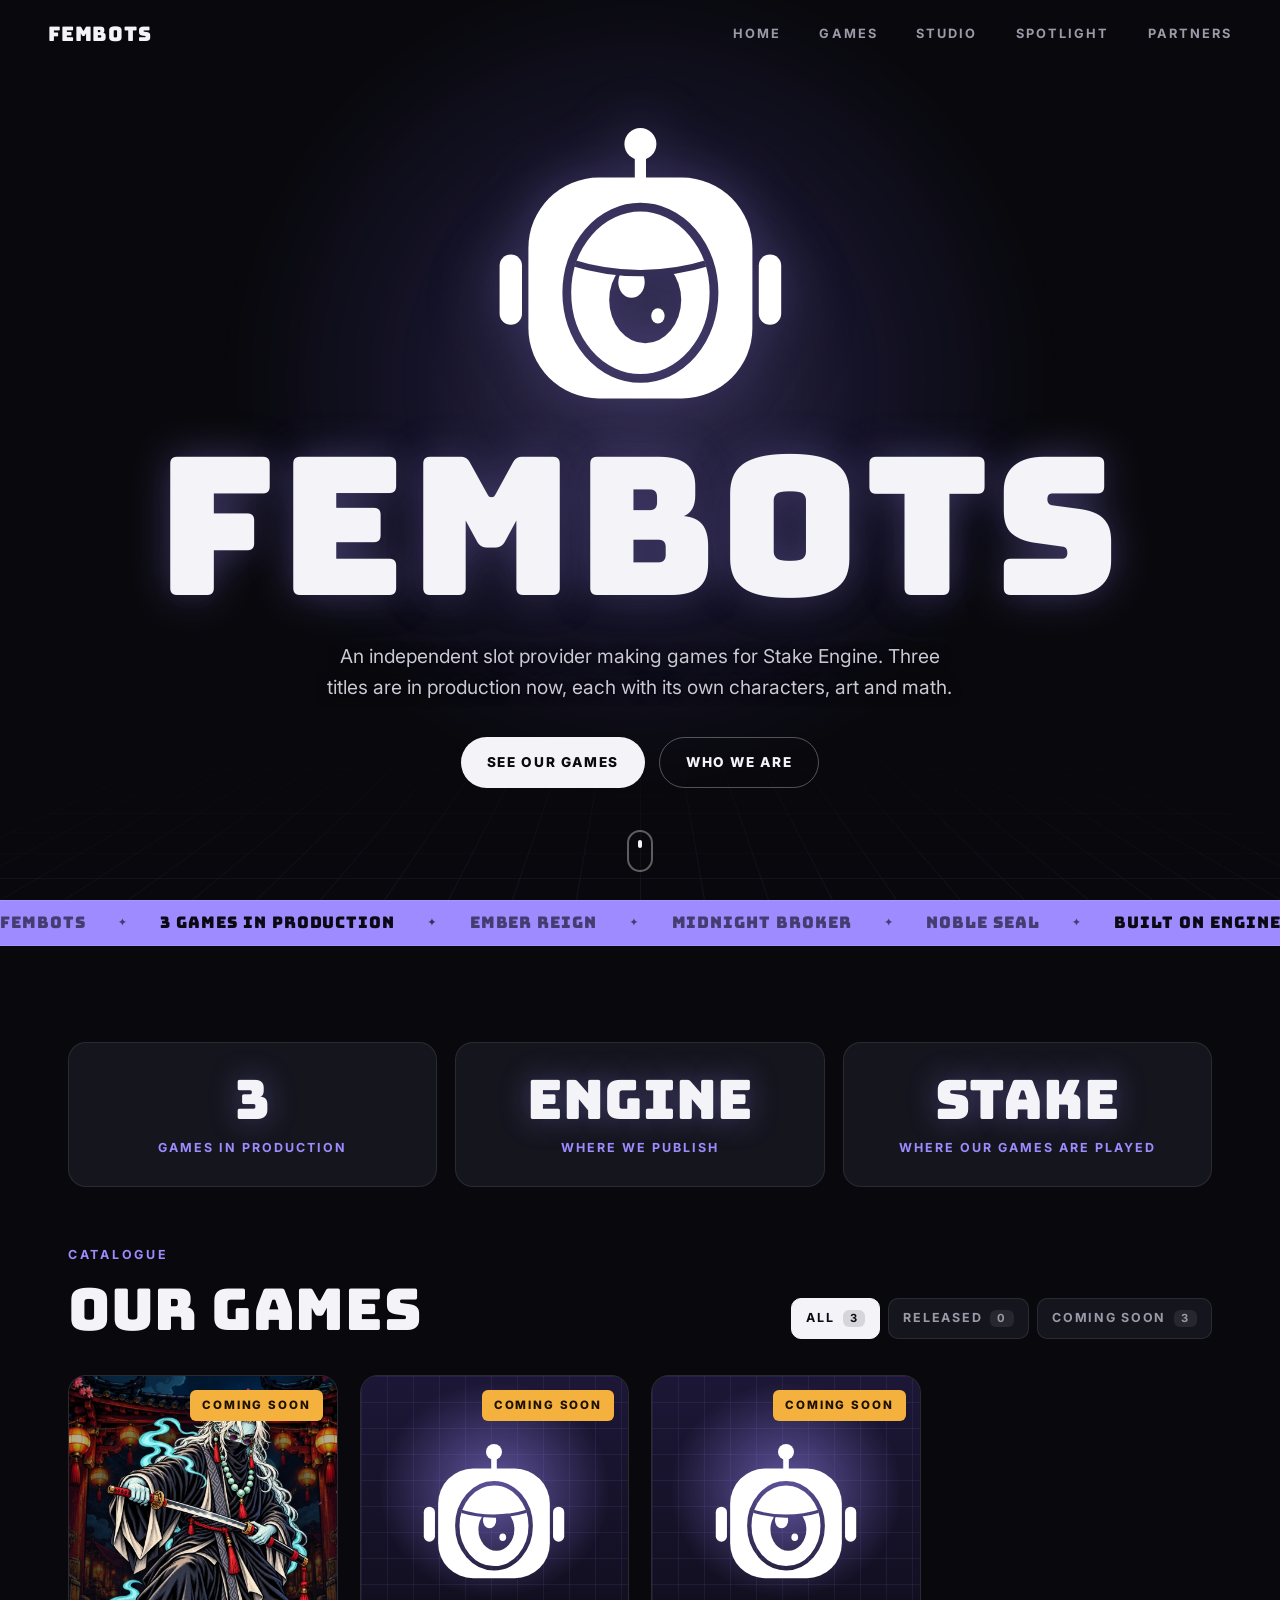
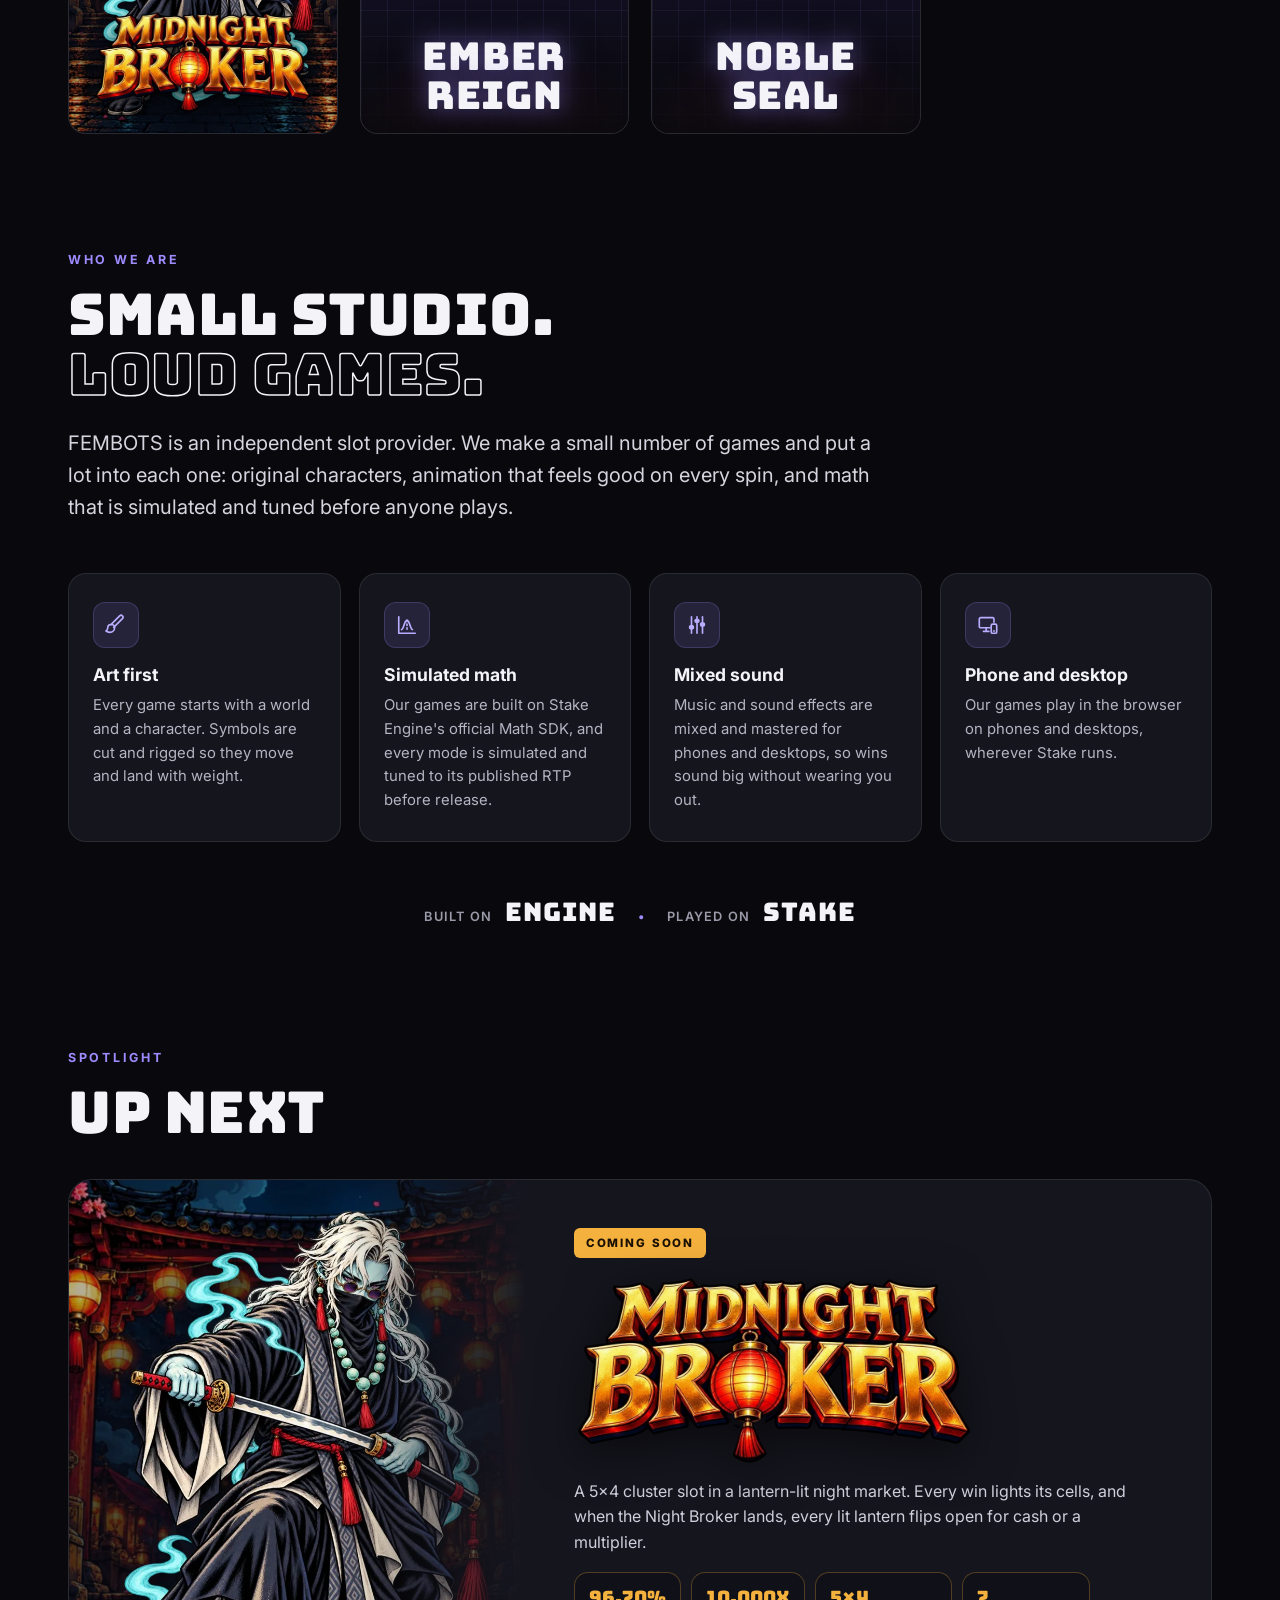
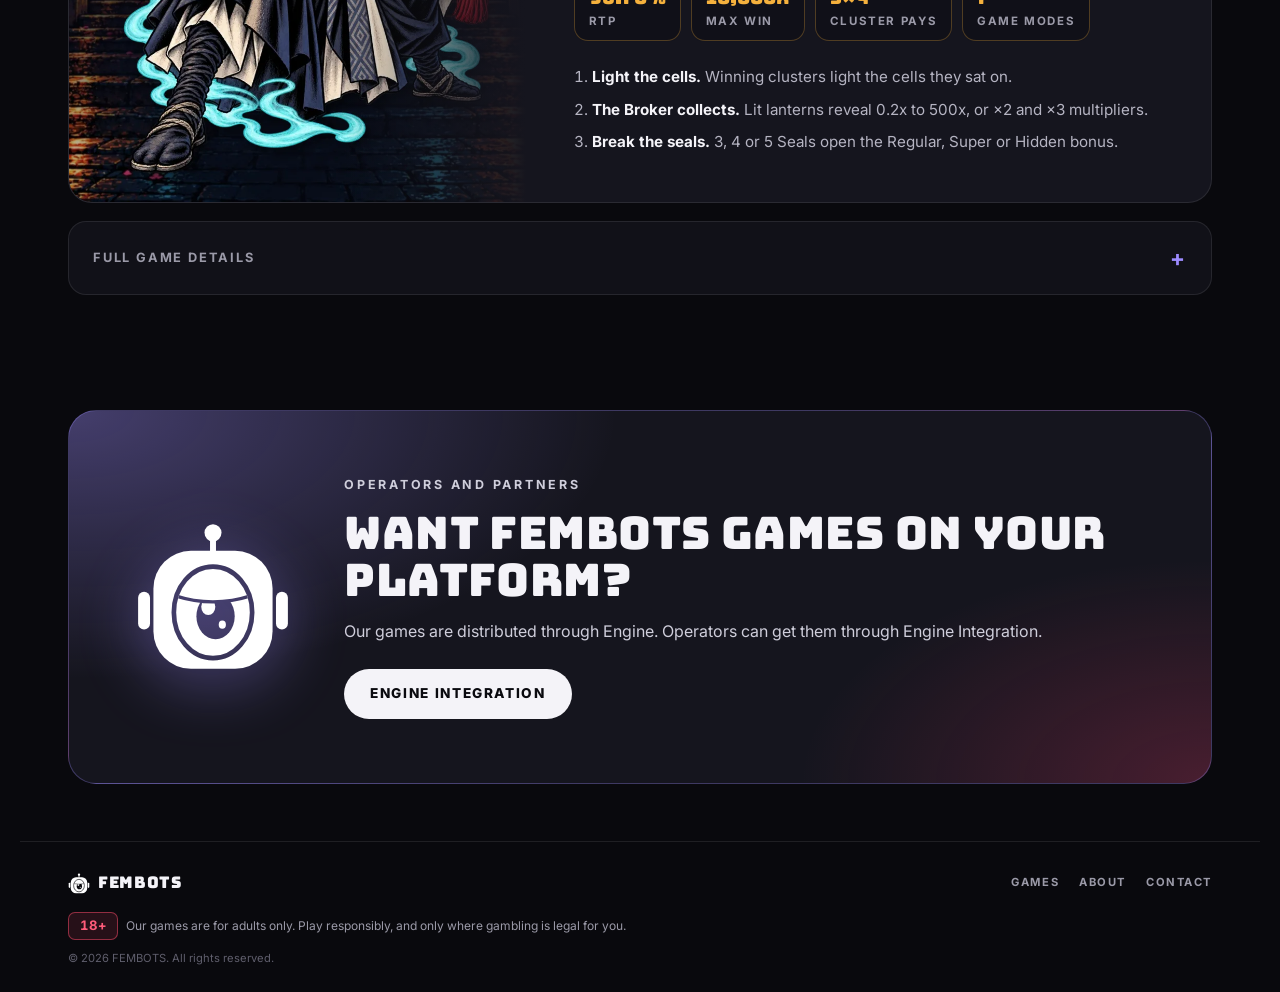
==== commit fadf0c76: "Tighten the spacing between sections Co-Authored-By: Claude Opus 5.5 <noreply@anthropic.com>" ====
--- a/index.html
+++ b/index.html
@@ -13,7 +13,7 @@
   <link rel="preconnect" href="https://fonts.googleapis.com" />
   <link rel="preconnect" href="https://fonts.gstatic.com" crossorigin />
   <link href="https://fonts.googleapis.com/css2?family=Bungee&family=Inter:wght@400;500;600;700;800&display=swap" rel="stylesheet" />
-  <link rel="stylesheet" href="styles.css?v=38" />
+  <link rel="stylesheet" href="styles.css?v=39" />
 </head>
 <body>
   <!-- ============ NAV ============ -->
@@ -256,7 +256,7 @@
     <p class="footer-copy">© <span id="year">2026</span> FEMBOTS. All rights reserved.</p>
   </footer>
 
-  <script src="games.js?v=38"></script>
-  <script src="main.js?v=38"></script>
+  <script src="games.js?v=39"></script>
+  <script src="main.js?v=39"></script>
 </body>
 </html>
--- a/styles.css
+++ b/styles.css
@@ -146,7 +146,6 @@
 .stat span { display: block; margin-top: 10px; font-size: .78rem; font-weight: 700; letter-spacing: .16em; text-transform: uppercase; color: var(--accent); }
 
 /* ---------- Spotlight ---------- */
-.spotlight { padding-top: 0; }
 .spot-card {
   display: grid; grid-template-columns: minmax(0, .8fr) minmax(0, 1.2fr); overflow: hidden;
   border-radius: 24px; background: var(--panel); border: 1px solid var(--line);
@@ -197,7 +196,7 @@
 .stat-chips span { font-size: .72rem; text-transform: uppercase; letter-spacing: .14em; color: var(--muted); font-weight: 700; }
 
 /* ---------- Sections ---------- */
-.section { max-width: var(--wrap); margin: 0 auto; padding: clamp(72px, 10vw, 130px) clamp(16px, 4vw, 48px); }
+.section { max-width: var(--wrap); margin: 0 auto; padding: clamp(36px, 4.5vw, 60px) clamp(16px, 4vw, 48px); }
 .section-head { display: flex; align-items: flex-end; justify-content: space-between; gap: 24px; flex-wrap: wrap; margin-bottom: 36px; }
 
 /* ---------- Games ---------- */
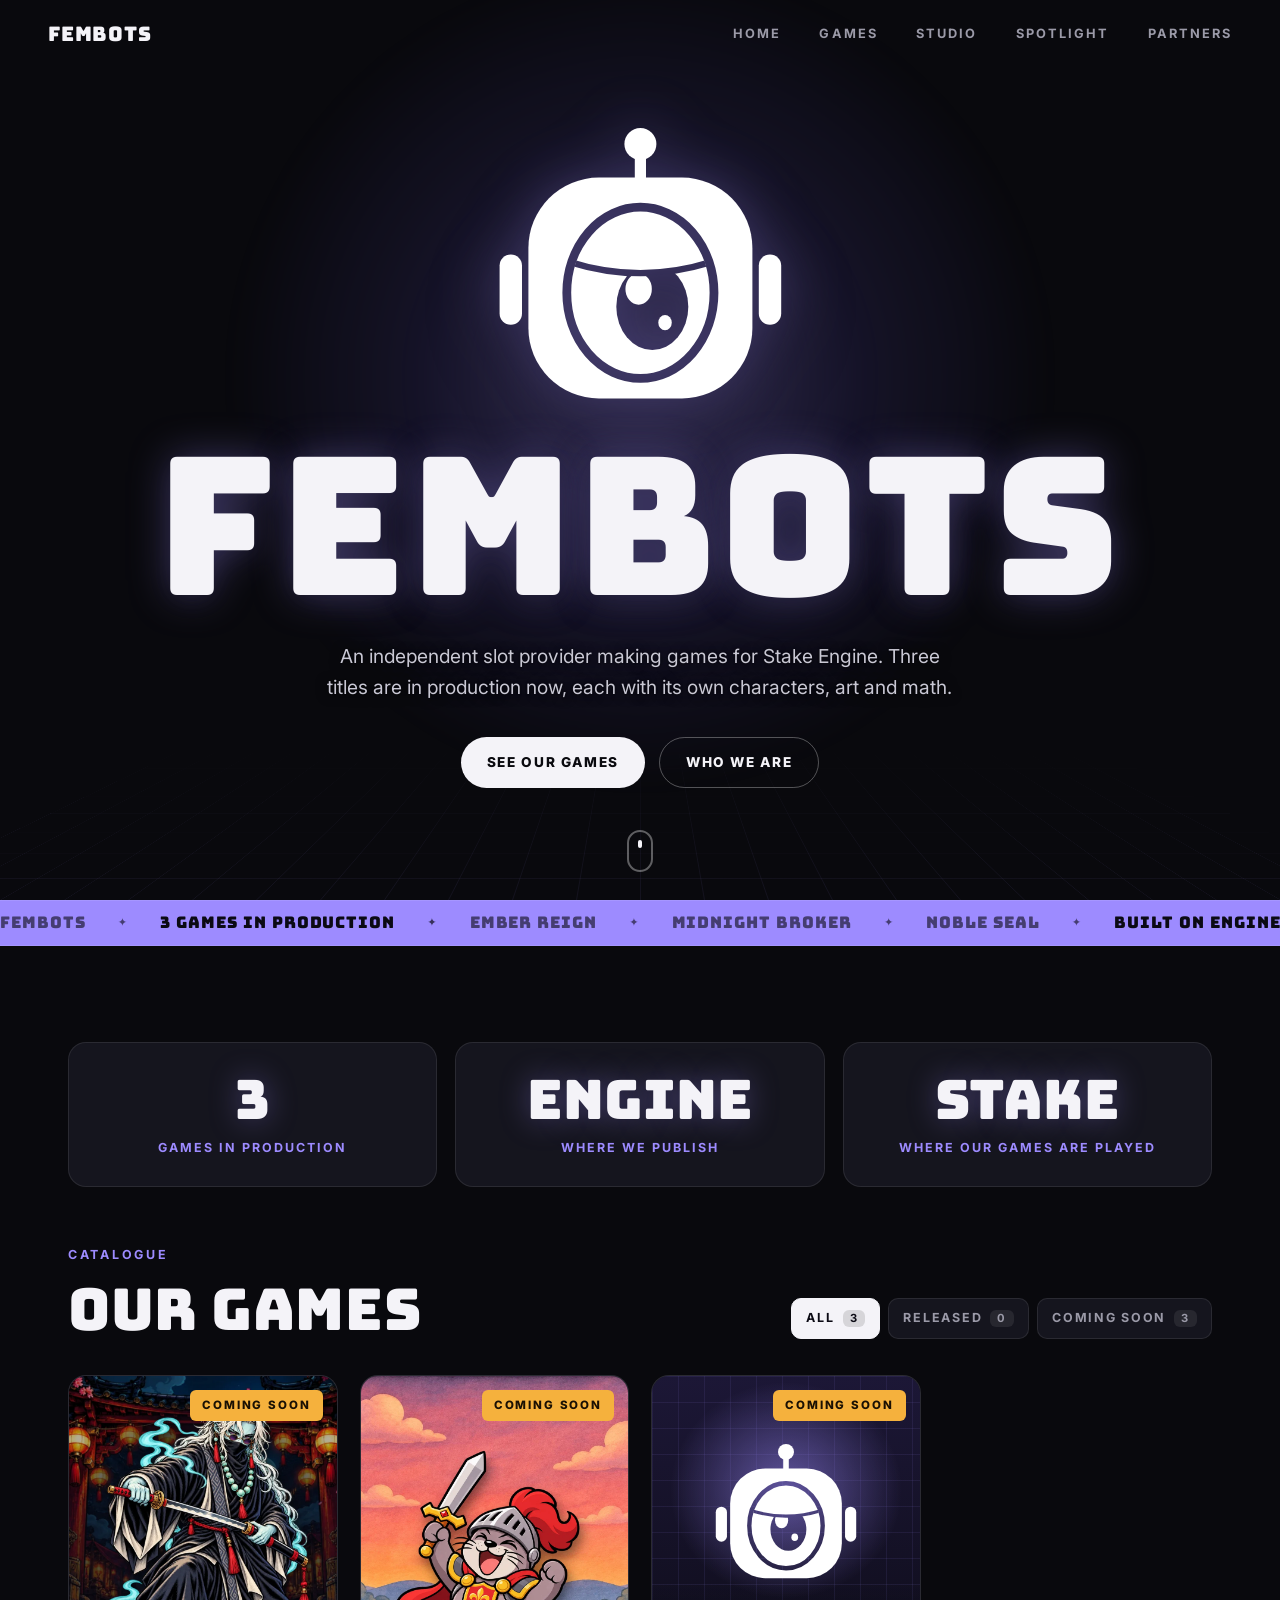
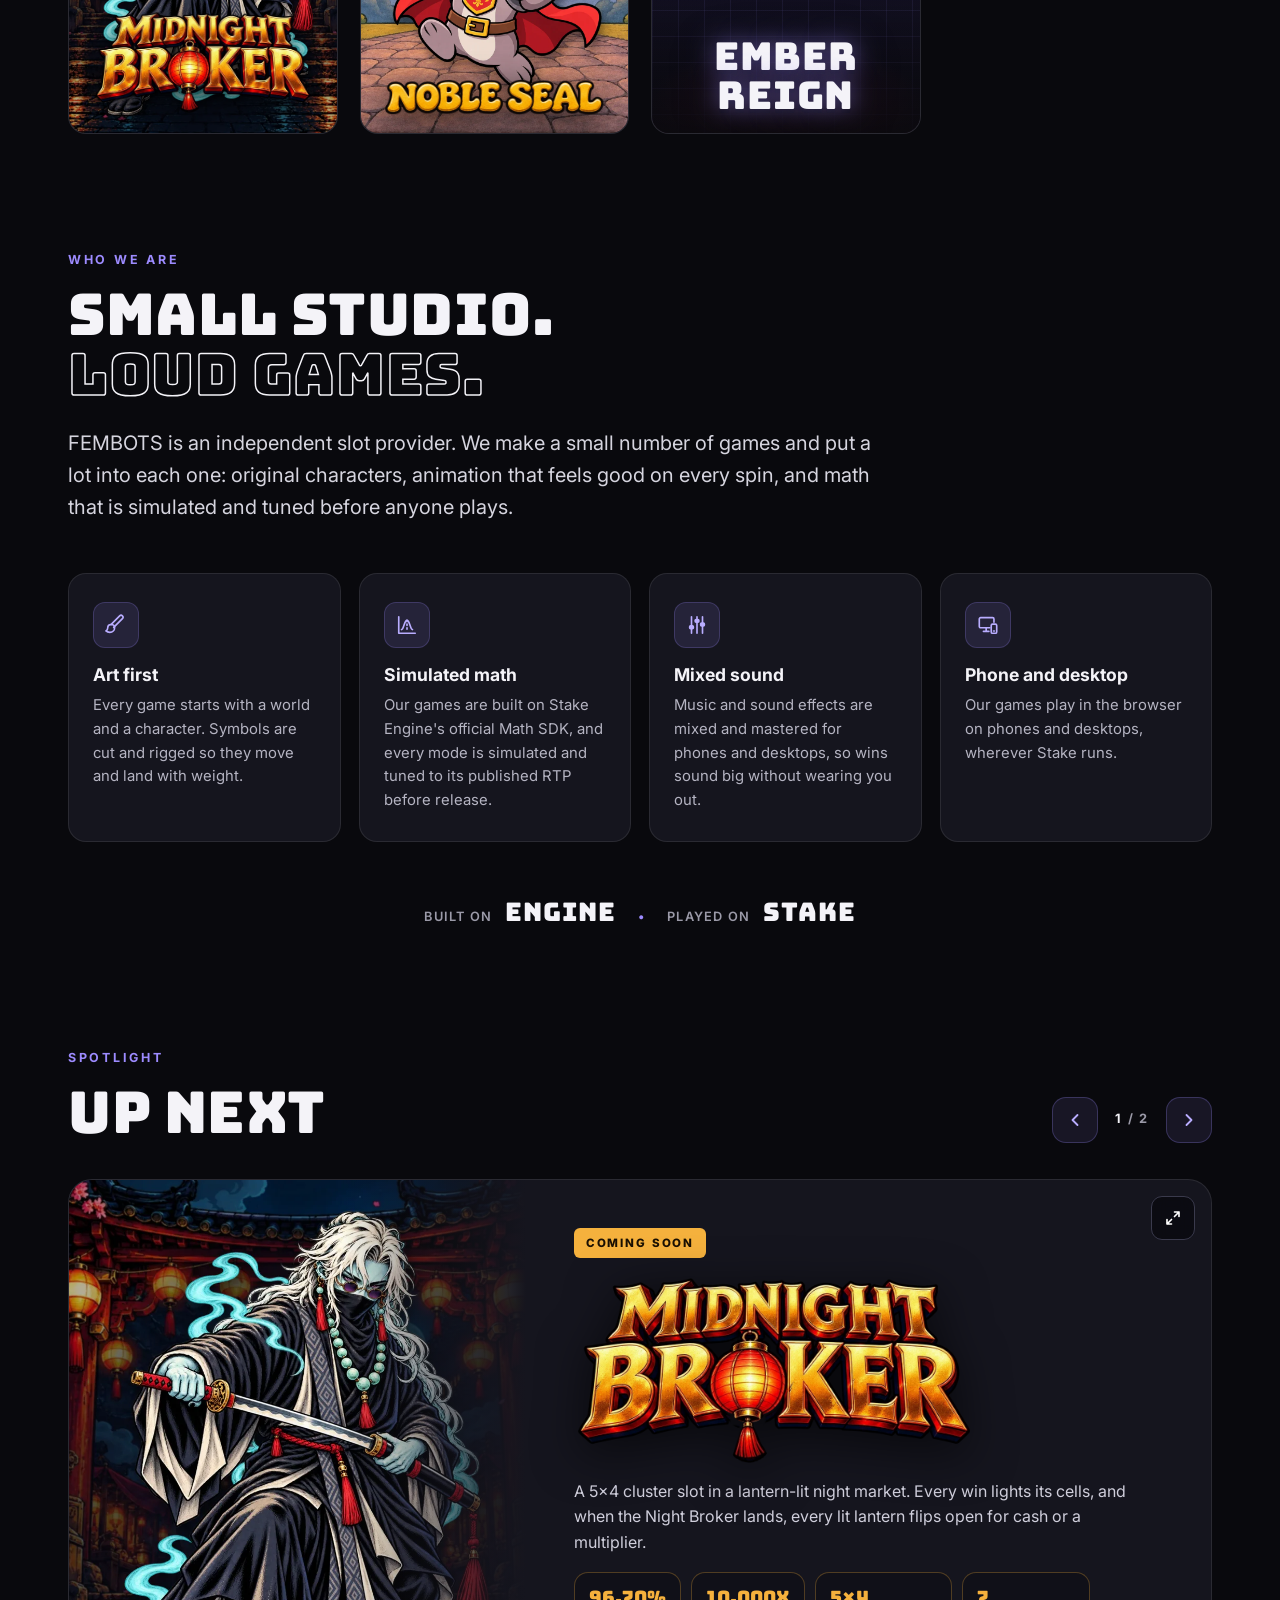
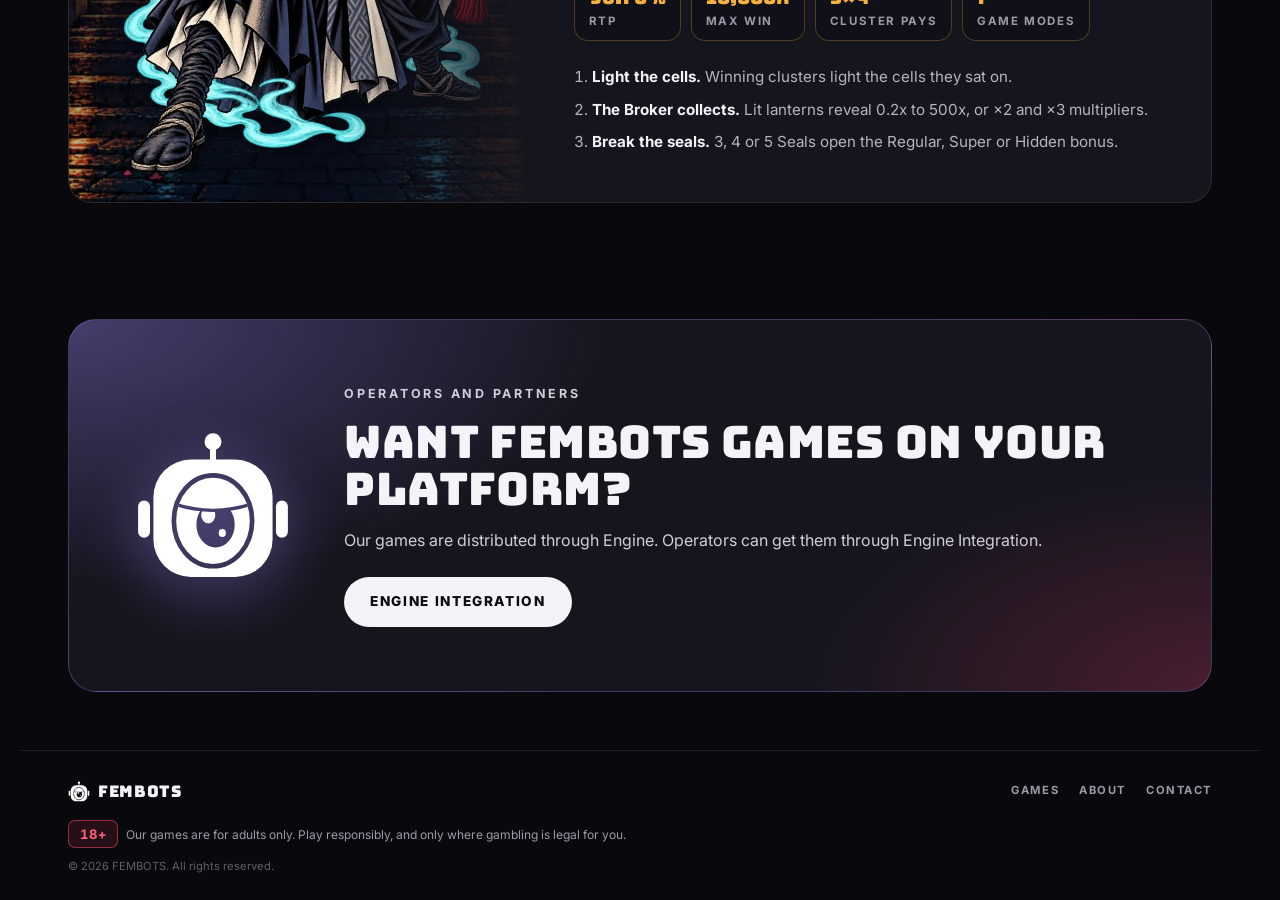
==== commit aef4abd3: "Add Noble Seal, a details pop-up and spotlight arrows - Noble Seal: card, cover, symbols, bonuses an" ====
--- a/index.html
+++ b/index.html
@@ -13,7 +13,7 @@
   <link rel="preconnect" href="https://fonts.googleapis.com" />
   <link rel="preconnect" href="https://fonts.gstatic.com" crossorigin />
   <link href="https://fonts.googleapis.com/css2?family=Bungee&family=Inter:wght@400;500;600;700;800&display=swap" rel="stylesheet" />
-  <link rel="stylesheet" href="styles.css?v=39" />
+  <link rel="stylesheet" href="styles.css?v=63" />
 </head>
 <body>
   <!-- ============ NAV ============ -->
@@ -145,7 +145,15 @@
           <p class="eyebrow">Spotlight</p>
           <h2>Up next</h2>
         </div>
-      </div>
+        <div class="spot-nav" aria-label="Browse games">
+          <button class="spot-arrow" type="button" data-dir="-1" aria-label="Previous game"><svg viewBox="0 0 24 24" fill="none" stroke="currentColor" stroke-width="2.2" stroke-linecap="round" stroke-linejoin="round" aria-hidden="true"><path d="M15 6l-6 6 6 6"/></svg></button>
+          <span class="spot-count" aria-live="polite"><b>1</b> / <span>2</span></span>
+          <button class="spot-arrow" type="button" data-dir="1" aria-label="Next game"><svg viewBox="0 0 24 24" fill="none" stroke="currentColor" stroke-width="2.2" stroke-linecap="round" stroke-linejoin="round" aria-hidden="true"><path d="M9 6l6 6-6 6"/></svg></button>
+        </div>
+      </div>
+      <!-- Both games sit in one grid cell, so the box is always as tall as the tallest game. -->
+      <div class="spot-stack">
+      <div class="spot-game" data-game="midnight-broker">
       <article class="spot-card" id="midnight-broker">
         <div class="spot-art">
           <img src="assets/mb/cover-tall.webp" alt="The Night Broker, a masked ghost with a katana, in front of red lanterns" loading="lazy" />
@@ -165,11 +173,70 @@
             <li><b>The Broker collects.</b> Lit lanterns reveal 0.2x to 500x, or ×2 and ×3 multipliers.</li>
             <li><b>Break the seals.</b> 3, 4 or 5 Seals open the Regular, Super or Hidden bonus.</li>
           </ol>
+          <button class="details-btn" type="button" data-details="midnight-broker" aria-label="Full game details" title="Full game details"><svg viewBox="0 0 24 24" fill="none" stroke="currentColor" stroke-width="2.2" stroke-linecap="round" stroke-linejoin="round" aria-hidden="true"><path class="out-a" d="M14 4h6v6M20 4l-6 6"/><path class="out-b" d="M10 20H4v-6M4 20l6-6"/></svg></button>
         </div>
       </article>
-      <details class="game-details">
-        <summary>Full game details <span aria-hidden="true">+</span></summary>
-        <div class="game-details-body">
+      </div>
+
+      <!-- Noble Seal (figures from noble-seal/src/game/rules.ts and its math) -->
+      <div class="spot-game is-hidden" data-game="noble-seal">
+      <article class="spot-card" id="noble-seal">
+        <div class="spot-art">
+          <img src="assets/ns/cover-tall.webp" alt="A seal in a knight's helmet and red cape, raising a sword over a market town at sunset" loading="lazy" />
+        </div>
+        <div class="spot-body">
+          <span class="tag tag-soon">Coming soon</span>
+          <img class="spot-logo" src="assets/ns/logo.webp" alt="Noble Seal" loading="lazy" />
+          <p class="spot-lead">A 6×5 lines slot in a storybook market town. Royal Seals fill whole reels with wilds and multipliers up to 1000x, and in free spins they stick and grow every spin.</p>
+          <ul class="stat-chips">
+            <li><b>96.70%</b><span>RTP</span></li>
+            <li><b>50,000x</b><span>Max win</span></li>
+            <li><b>25</b><span>Paylines</span></li>
+            <li><b>8</b><span>Game modes</span></li>
+          </ul>
+          <ol class="mini-steps">
+            <li><b>Line up 3 or more.</b> 3 to 6 of a symbol on a line, from the first reel, pay.</li>
+            <li><b>Land a Royal Seal.</b> It fills its reel with wilds and a 2x to 1000x multiplier. Lines through several add them up.</li>
+            <li><b>Collect FS scatters.</b> 3, 4 or 5 and more start the Royal, Super or Epic bonus.</li>
+          </ol>
+          <button class="details-btn" type="button" data-details="noble-seal" aria-label="Full game details" title="Full game details"><svg viewBox="0 0 24 24" fill="none" stroke="currentColor" stroke-width="2.2" stroke-linecap="round" stroke-linejoin="round" aria-hidden="true"><path class="out-a" d="M14 4h6v6M20 4l-6 6"/><path class="out-b" d="M10 20H4v-6M4 20l6-6"/></svg></button>
+        </div>
+      </article>
+      </div>
+      </div>
+    </section>
+
+
+    <!-- ============ CONTACT ============ -->
+    <section class="section contact" id="contact">
+      <div class="contact-card">
+        <img class="contact-bot" src="assets/robot.svg" alt="" loading="lazy" />
+        <div>
+          <p class="eyebrow">Operators and partners</p>
+          <h2>Want FEMBOTS games on your platform?</h2>
+          <p>Our games are distributed through Engine. Operators can get them through Engine Integration.</p>
+          <div class="hero-cta">
+            <a class="btn btn-primary" href="https://engine.io/" target="_blank" rel="noopener">Engine Integration</a>
+            <a class="btn btn-ghost" id="contactEmail" hidden>Email us</a>
+          </div>
+        </div>
+      </div>
+    </section>
+  </main>
+
+  <!-- Game details pop-up. main.js fills it from the game's spotlight card and its template below. -->
+  <dialog class="game-modal" id="gameModal" aria-label="Game details">
+    <div class="modal-top">
+      <span class="modal-title"></span>
+      <button class="modal-close" type="button" aria-label="Close">
+        <svg viewBox="0 0 24 24" fill="none" stroke="currentColor" stroke-width="2.2" stroke-linecap="round" aria-hidden="true"><path d="M6 6l12 12M18 6 6 18"/></svg>
+      </button>
+    </div>
+    <div class="modal-body"></div>
+  </dialog>
+
+  <!-- Full details for each game, shown in the pop-up. -->
+  <template id="details-midnight-broker">
       <!-- Symbols -->
       <h3 class="sub">The symbols</h3>
       <ul class="symbols">
@@ -217,27 +284,56 @@
           <p class="fine">Figures are from the current math build and may change before release. Some modes are not available in every jurisdiction.</p>
         </div>
       </div>
-        </div>
-      </details>
-    </section>
-
-
-    <!-- ============ CONTACT ============ -->
-    <section class="section contact" id="contact">
-      <div class="contact-card">
-        <img class="contact-bot" src="assets/robot.svg" alt="" loading="lazy" />
-        <div>
-          <p class="eyebrow">Operators and partners</p>
-          <h2>Want FEMBOTS games on your platform?</h2>
-          <p>Our games are distributed through Engine. Operators can get them through Engine Integration.</p>
-          <div class="hero-cta">
-            <a class="btn btn-primary" href="https://engine.io/" target="_blank" rel="noopener">Engine Integration</a>
-            <a class="btn btn-ghost" id="contactEmail" hidden>Email us</a>
+  </template>
+  <template id="details-noble-seal">
+      <h3 class="sub">The symbols</h3>
+      <ul class="symbols">
+        <li><img src="assets/ns/H1.webp" alt="" loading="lazy" /><span>Crown</span><small>up to 30x</small></li>
+        <li><img src="assets/ns/H2.webp" alt="" loading="lazy" /><span>Knight's Helmet</span><small>up to 24x</small></li>
+        <li><img src="assets/ns/H3.webp" alt="" loading="lazy" /><span>Golden Chalice</span><small>up to 20x</small></li>
+        <li><img src="assets/ns/H4.webp" alt="" loading="lazy" /><span>Fleur-de-lis Shield</span><small>up to 16x</small></li>
+        <li class="special"><img src="assets/ns/W.webp" alt="" loading="lazy" /><span>Treasure Chest</span><small>Wild</small></li>
+        <li class="special"><img src="assets/ns/seal.webp" alt="" loading="lazy" /><span>Royal Seal</span><small>Wild reel, up to 1000x</small></li>
+      </ul>
+
+      <div class="two-col">
+        <div>
+          <h3 class="sub">Bonus rounds</h3>
+          <div class="bonus-list">
+            <article class="bonus">
+              <div class="bonus-seals"><b>3</b><span>FS</span></div>
+              <div><h4>Royal Seal Spins</h4><p>10 free spins on a clear board. Royal Seals that land stick to their reels and grow +1 every spin.</p></div>
+            </article>
+            <article class="bonus">
+              <div class="bonus-seals"><b>4</b><span>FS</span></div>
+              <div><h4>Super Royal Seal Spins</h4><p>12 free spins, starting with a Royal Seal locked in place.</p></div>
+            </article>
+            <article class="bonus bonus-hidden">
+              <div class="bonus-seals"><b>5+</b><span>FS</span></div>
+              <div><h4>Epic Royal Seal Spins</h4><p>12 free spins, starting with 2 Royal Seals locked in place.</p></div>
+            </article>
           </div>
-        </div>
-      </div>
-    </section>
-  </main>
+          <p class="fine">3 or more FS scatters during a bonus add 5 more free spins.</p>
+        </div>
+        <div>
+          <h3 class="sub">Game modes</h3>
+          <table class="modes">
+            <thead><tr><th>Mode</th><th>Cost</th></tr></thead>
+            <tbody>
+              <tr><td>Base game</td><td>1x</td></tr>
+              <tr><td>Extra Chance <small>A much better chance of a bonus</small></td><td>3x</td></tr>
+              <tr><td>Super Chance <small>A better chance of Super or Epic</small></td><td>6x</td></tr>
+              <tr><td>Epic Chance <small>A better chance of Epic</small></td><td>20x</td></tr>
+              <tr><td>Feature Spin <small>3 Royal Seals of 10x or more on every spin</small></td><td>1000x</td></tr>
+              <tr><td>Royal Seal Spins</td><td>100x</td></tr>
+              <tr><td>Super Buy</td><td>300x</td></tr>
+              <tr><td>Mystery <small>No feature, Super or Epic</small></td><td>500x</td></tr>
+            </tbody>
+          </table>
+          <p class="fine">Figures are from the current math build and may change before release. Some modes are not available in every jurisdiction.</p>
+        </div>
+      </div>
+  </template>
 
   <!-- ============ FOOTER ============ -->
   <footer class="footer">
@@ -256,7 +352,7 @@
     <p class="footer-copy">© <span id="year">2026</span> FEMBOTS. All rights reserved.</p>
   </footer>
 
-  <script src="games.js?v=39"></script>
-  <script src="main.js?v=39"></script>
+  <script src="games.js?v=63"></script>
+  <script src="main.js?v=63"></script>
 </body>
 </html>
--- a/styles.css
+++ b/styles.css
@@ -146,12 +146,33 @@
 .stat span { display: block; margin-top: 10px; font-size: .78rem; font-weight: 700; letter-spacing: .16em; text-transform: uppercase; color: var(--accent); }
 
 /* ---------- Spotlight ---------- */
+/* All games share one grid cell: the box takes the tallest game's height and every card fills it. */
+.spot-stack { display: grid; }
+.spot-stack > .spot-game { grid-area: 1 / 1; display: flex; flex-direction: column; min-width: 0; }
+.spot-stack > .spot-game.is-hidden { visibility: hidden; pointer-events: none; }
+.spot-stack > .spot-game.off { display: none; }
+.spot-stack .spot-card { flex: 1; }
+.spot-stack .spot-body { justify-content: center; }
+.spot-nav { display: flex; align-items: center; gap: 12px; }
+.spot-nav[hidden] { display: none; }
+.spot-arrow {
+  display: grid; place-items: center; width: 46px; height: 46px; padding: 0; cursor: pointer;
+  border-radius: 14px; border: 1px solid rgba(157,139,255,.25); background: rgba(157,139,255,.1); color: #b9adff;
+  transition: background .2s, border-color .2s, color .2s, transform .2s;
+}
+.spot-arrow svg { width: 20px; height: 20px; }
+.spot-arrow:hover { background: var(--accent); border-color: var(--accent); color: #0b0a14; }
+.spot-arrow[data-dir="-1"]:hover { transform: translateX(-2px); }
+.spot-arrow[data-dir="1"]:hover { transform: translateX(2px); }
+.spot-arrow:focus-visible { outline: 2px solid var(--accent); outline-offset: 2px; }
+.spot-count { min-width: 44px; text-align: center; font-size: .8rem; font-weight: 700; letter-spacing: .14em; color: var(--muted); }
+.spot-count b { color: var(--ink); }
 .spot-card {
   display: grid; grid-template-columns: minmax(0, .8fr) minmax(0, 1.2fr); overflow: hidden;
   border-radius: 24px; background: var(--panel); border: 1px solid var(--line);
 }
 .spot-art { position: relative; min-height: 100%; }
-.spot-art img { width: 100%; height: 100%; object-fit: cover; }
+.spot-art img { position: absolute; inset: 0; width: 100%; height: 100%; object-fit: cover; }
 .spot-art::after { content: ''; position: absolute; inset: 0; background: linear-gradient(90deg, transparent 60%, var(--panel)); }
 .spot-body { padding: clamp(24px, 4vw, 48px); display: flex; flex-direction: column; align-items: flex-start; }
 .spot-logo { width: min(400px, 100%); margin: 16px 0 12px; filter: drop-shadow(0 10px 24px rgba(0,0,0,.6)); }
@@ -161,17 +182,66 @@
 .spot-body .stat-chips b { font-size: 1.15rem; }
 .mini-steps { margin: 0; padding: 0 0 0 1.2em; color: #b5b4c2; font-size: .95rem; display: grid; gap: 8px; }
 .mini-steps b { color: var(--ink); }
-.game-details { margin-top: 18px; border: 1px solid var(--line); border-radius: var(--radius); background: var(--bg-2); }
-.game-details summary {
-  list-style: none; cursor: pointer; padding: 18px 24px; display: flex; justify-content: space-between; align-items: center;
-  font-weight: 700; letter-spacing: .14em; text-transform: uppercase; font-size: .8rem; color: var(--muted);
-}
-.game-details summary::-webkit-details-marker { display: none; }
-.game-details summary span { font-size: 1.4rem; color: var(--accent); transition: transform .25s ease; }
-.game-details[open] summary span { transform: rotate(45deg); }
-.game-details summary:hover { color: var(--ink); }
-.game-details-body { padding: 8px 24px 28px; }
-.game-details-body .symbols { margin-bottom: 40px; }
+/* The spotlight card's button that opens the details pop-up: an arrow in the card's top right corner,
+   violet like the Up Next arrows and the pop-up's close button. */
+.spot-card { position: relative; }
+/* A dark square with a white "expand" icon; on hover the two arrows push outward. */
+.details-btn {
+  position: absolute; top: 16px; right: 16px; z-index: 2; display: grid; place-items: center; width: 44px; height: 44px; padding: 0;
+  cursor: pointer; border-radius: 11px; border: 1px solid #3a3a4c; background: rgba(11,11,17,.9); color: #fff;
+  backdrop-filter: blur(8px); -webkit-backdrop-filter: blur(8px); transition: border-color .2s, background .2s;
+}
+.details-btn svg { display: block; width: 18px; height: 18px; overflow: visible; }
+.details-btn .out-a, .details-btn .out-b { transition: transform .25s cubic-bezier(.2,.8,.2,1); }
+.details-btn:hover { border-color: rgba(157,139,255,.7); background: #0b0b11; }
+.details-btn:hover .out-a { transform: translate(1.5px, -1.5px); }
+.details-btn:hover .out-b { transform: translate(-1.5px, 1.5px); }
+.details-btn:focus-visible { outline: 2px solid var(--accent); outline-offset: 2px; }
+
+/* ---------- Scrollbars: violet thumb on a dark track, in every browser ---------- */
+::-webkit-scrollbar { width: 12px; height: 12px; }
+::-webkit-scrollbar-track { background: var(--bg); }
+::-webkit-scrollbar-thumb { background: rgba(157,139,255,.35); border-radius: 999px; border: 3px solid var(--bg); }
+::-webkit-scrollbar-thumb:hover { background: rgba(157,139,255,.6); }
+::-webkit-scrollbar-corner { background: var(--bg); }
+.game-modal::-webkit-scrollbar-track { background: transparent; margin-block: 14px; }
+.game-modal::-webkit-scrollbar-thumb { border-color: var(--bg-2); }
+@supports (-moz-appearance: none) {
+  html { scrollbar-color: rgba(157,139,255,.4) var(--bg); }
+  .game-modal { scrollbar-color: rgba(157,139,255,.4) transparent; scrollbar-width: thin; }
+}
+
+/* ---------- Game details pop-up ---------- */
+.game-modal {
+  width: min(1120px, calc(100% - 32px)); max-width: none; max-height: calc(100dvh - 48px); padding: 0;
+  border: 1px solid var(--line); border-radius: 24px; background: var(--bg-2); color: var(--ink);
+  overflow: auto; overscroll-behavior: contain; box-shadow: 0 40px 120px -20px rgba(0,0,0,.8);
+}
+.game-modal::backdrop { background: rgba(5,5,10,.72); backdrop-filter: blur(6px); -webkit-backdrop-filter: blur(6px); }
+html:has(.game-modal[open]) { overflow: hidden; }
+/* A bar along the top of the pop-up: the game's name on the left, close on the right. It stays put while the
+   details scroll under it. */
+.modal-top {
+  position: sticky; top: 0; z-index: 3; display: flex; align-items: center; justify-content: space-between; gap: 16px;
+  padding: 14px clamp(16px, 3vw, 28px); background: rgba(17,17,24,.9); border-bottom: 1px solid var(--line);
+  backdrop-filter: blur(10px); -webkit-backdrop-filter: blur(10px);
+}
+.modal-title { font-size: .76rem; font-weight: 700; letter-spacing: .16em; text-transform: uppercase; color: var(--muted); }
+.modal-title b { color: var(--accent); font-weight: 700; }
+.modal-close {
+  flex: none; display: grid; place-items: center; width: 38px; height: 38px; padding: 0; cursor: pointer;
+  border-radius: 11px; border: 1px solid rgba(157,139,255,.25); background: rgba(157,139,255,.1); color: #b9adff;
+  transition: background .2s, border-color .2s, color .2s;
+}
+.modal-close svg { width: 18px; height: 18px; transition: transform .25s ease; }
+.modal-close:hover { background: var(--accent); border-color: var(--accent); color: #0b0a14; }
+.modal-close:hover svg { transform: rotate(90deg); }
+.modal-close:focus-visible { outline: 2px solid var(--accent); outline-offset: 2px; }
+.modal-body { padding: clamp(16px, 3vw, 28px); }
+.modal-body .spot-card { margin-bottom: 36px; }
+.modal-body .symbols { margin-bottom: 40px; }
+.game-card[data-details] { cursor: pointer; }
+.game-card[data-details]:focus-visible { outline: 2px solid var(--accent); outline-offset: 3px; }
 
 /* ---------- Featured ---------- */
 .featured { position: relative; min-height: min(92vh, 900px); display: flex; align-items: flex-end; overflow: hidden; isolation: isolate; }
@@ -248,12 +318,12 @@
   background: linear-gradient(0deg, rgba(9,9,13,.96) 40%, rgba(9,9,13,0));
   transform: translateY(100%); transition: transform .35s ease;
 }
-.game-card:hover .card-info, .game-card:focus-within .card-info { transform: none; }
+.game-card:hover .card-info, .game-card:focus-visible .card-info { transform: none; }
 .card-info dl { display: grid; grid-template-columns: repeat(3, 1fr); gap: 6px; margin: 0 0 10px; }
 .card-info dt { font-size: .64rem; letter-spacing: .14em; text-transform: uppercase; color: var(--muted); font-weight: 700; }
 .card-info dd { margin: 0; font-weight: 800; font-size: .95rem; }
 .card-info p { font-size: .85rem; color: #cfcedb; margin-bottom: 12px; }
-.card-info a { font-weight: 800; font-size: .76rem; letter-spacing: .14em; text-transform: uppercase; color: var(--gold); }
+.card-info a, .card-info .card-more { font-weight: 800; font-size: .76rem; letter-spacing: .14em; text-transform: uppercase; color: var(--gold); }
 .lab-card {
   aspect-ratio: 3 / 4; border-radius: var(--radius); border: 1.5px dashed rgba(157,139,255,.35);
   display: flex; flex-direction: column; align-items: center; justify-content: center; text-align: center; gap: 12px; padding: 24px;
@@ -386,9 +456,9 @@
   .nav.menu-open { background: rgba(9,9,13,.97); }
   .stats { grid-template-columns: 1fr; gap: 12px; }
   .spot-card { grid-template-columns: 1fr; }
-  .spot-art { max-height: 380px; }
+  .spot-art { max-height: 380px; min-height: 320px; }
   .spot-art::after { background: linear-gradient(0deg, var(--panel), transparent 50%); }
-  .game-details-body { padding: 8px 16px 20px; }
+  .modal-body .spot-art { max-height: 300px; }
   .deep-intro { grid-template-columns: 1fr; }
   .deep-broker { order: -1; }
   .deep-broker img { max-width: 280px; }
@@ -397,7 +467,8 @@
   .featured-art img { object-position: 60% 20%; }
   .featured-art::after { background: linear-gradient(0deg, var(--bg) 18%, rgba(9,9,13,.75) 55%, rgba(9,9,13,.25) 100%); }
   .featured-content { padding-top: 46vh; }
-  .stat-chips li { min-width: calc(50% - 5px); flex: 1; }
+  .stat-chips { display: grid; grid-template-columns: 1fr 1fr; }
+  .stat-chips li, .spot-body .stat-chips li { min-width: 0; }
   .contact-card { flex-direction: column; text-align: center; }
   .contact-card .hero-cta { justify-content: center; }
   .pillars { grid-template-columns: 1fr; }
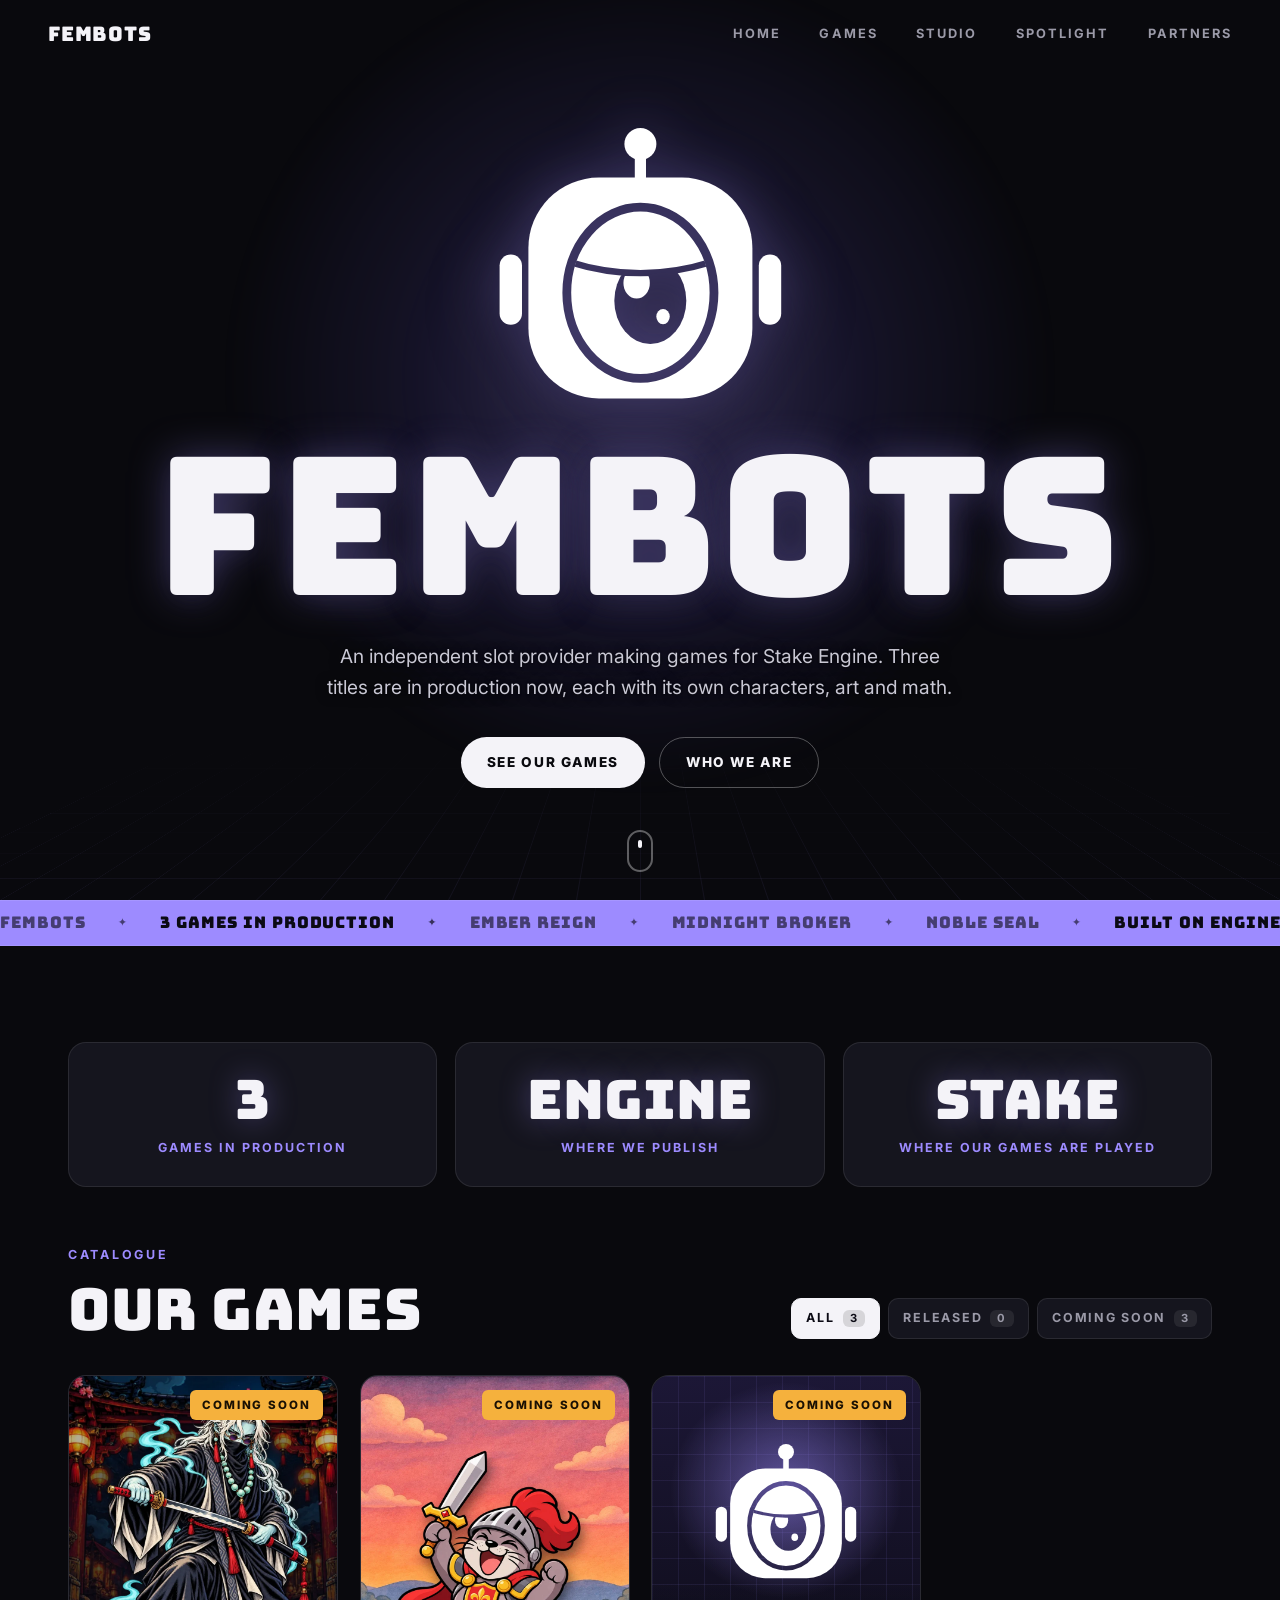
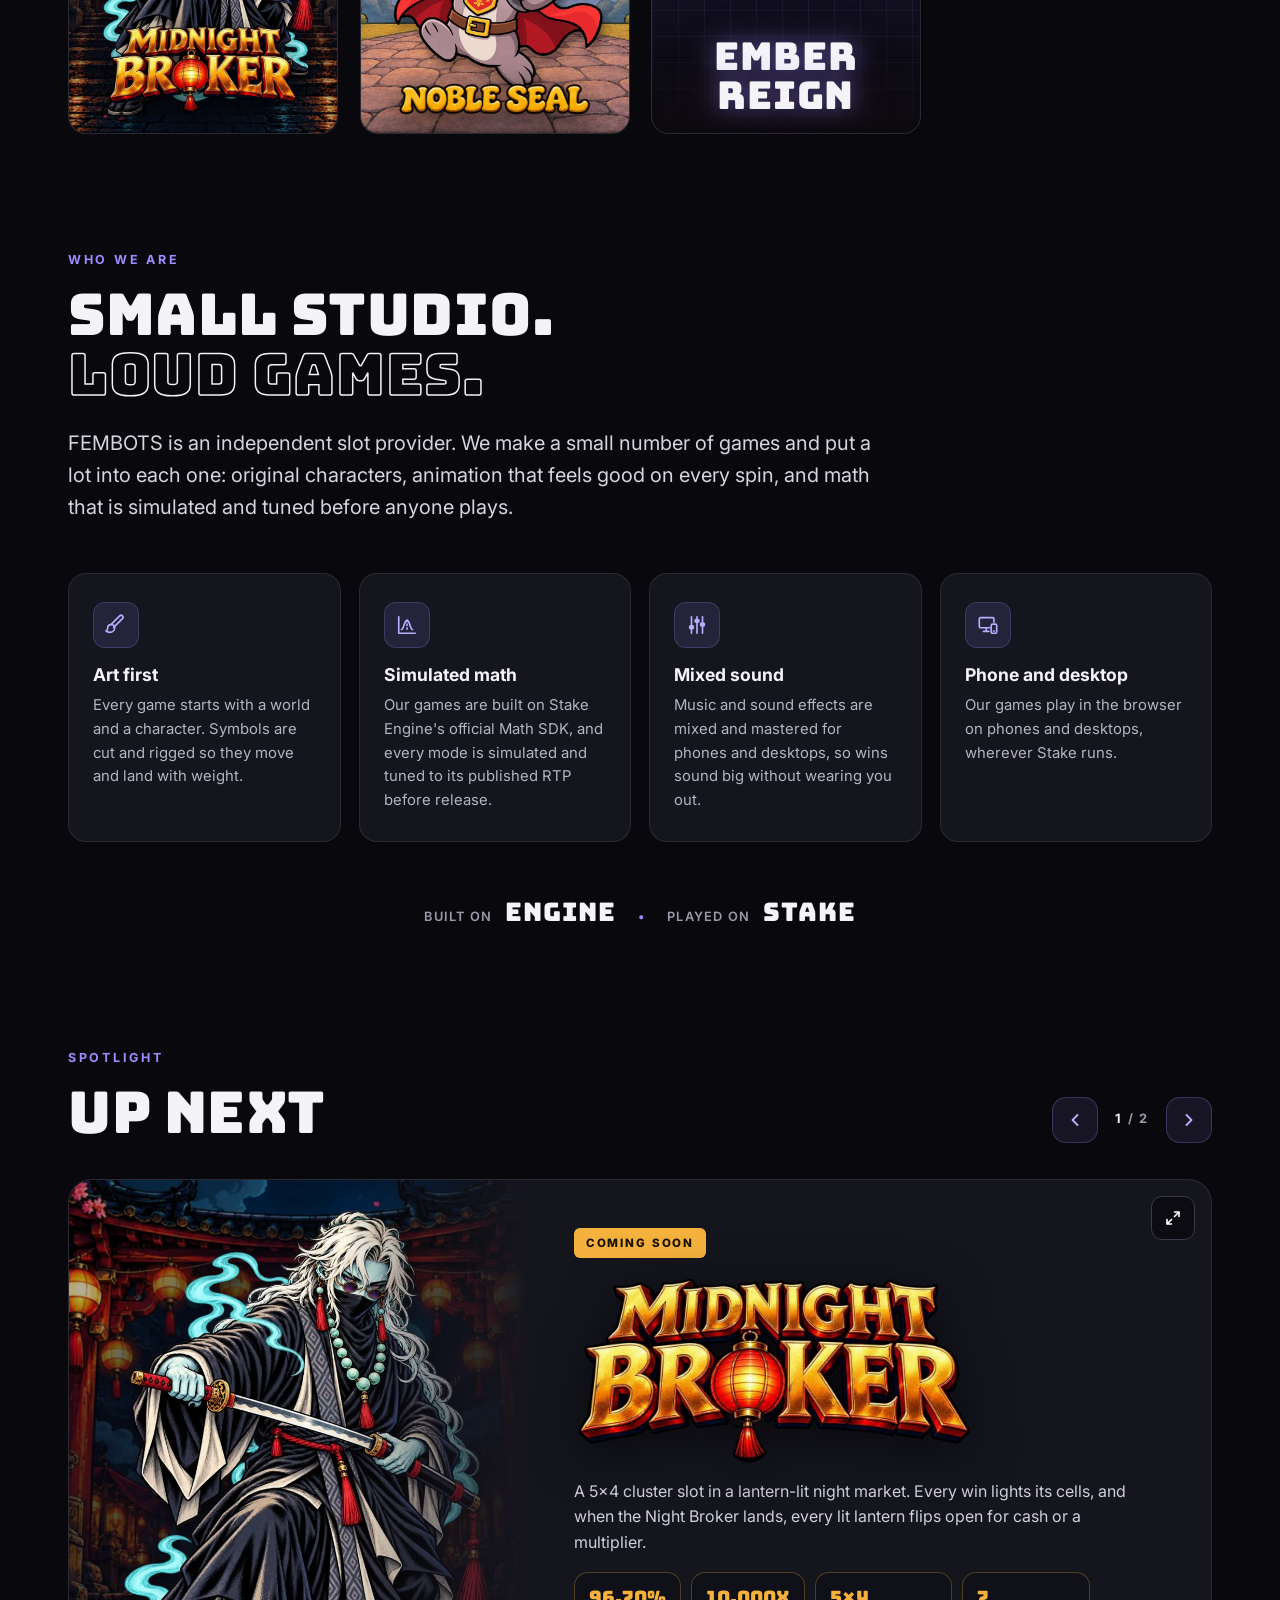
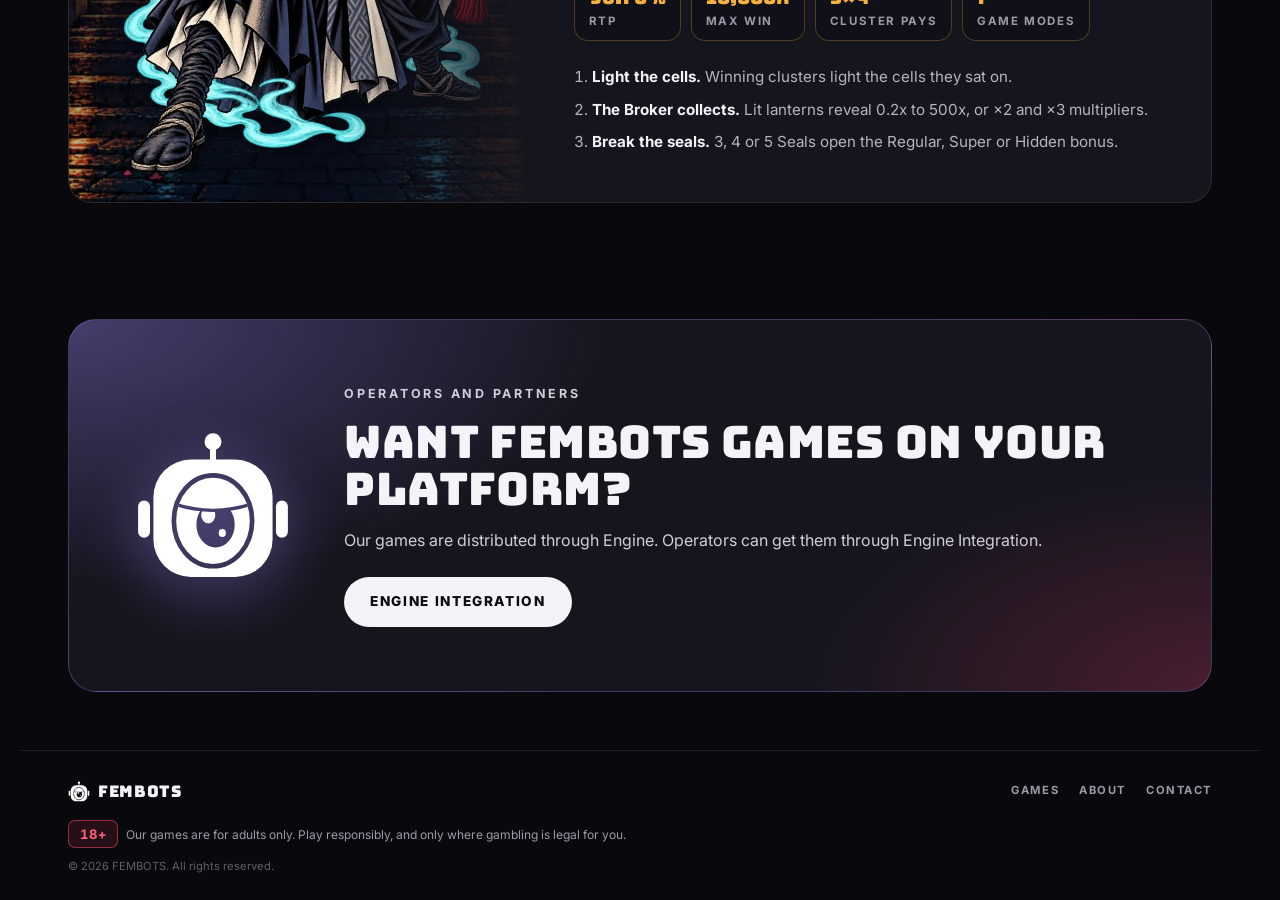
==== commit 00069532: "Keep game card logos clear of the hover info on narrow cards Co-Authored-By: Claude Opus 5.5 <norepl" ====
--- a/index.html
+++ b/index.html
@@ -13,7 +13,7 @@
   <link rel="preconnect" href="https://fonts.googleapis.com" />
   <link rel="preconnect" href="https://fonts.gstatic.com" crossorigin />
   <link href="https://fonts.googleapis.com/css2?family=Bungee&family=Inter:wght@400;500;600;700;800&display=swap" rel="stylesheet" />
-  <link rel="stylesheet" href="styles.css?v=63" />
+  <link rel="stylesheet" href="styles.css?v=65" />
 </head>
 <body>
   <!-- ============ NAV ============ -->
@@ -352,7 +352,7 @@
     <p class="footer-copy">© <span id="year">2026</span> FEMBOTS. All rights reserved.</p>
   </footer>
 
-  <script src="games.js?v=63"></script>
-  <script src="main.js?v=63"></script>
+  <script src="games.js?v=65"></script>
+  <script src="main.js?v=65"></script>
 </body>
 </html>
--- a/styles.css
+++ b/styles.css
@@ -292,7 +292,18 @@
 .game-card:hover > img.cover { transform: scale(1.06); filter: brightness(.55); }
 .game-card .tag { position: absolute; top: 14px; right: 14px; }
 .game-card .card-logo { position: absolute; left: 50%; bottom: 18px; width: 82%; transform: translateX(-50%); filter: drop-shadow(0 8px 16px rgba(0,0,0,.8)); transition: bottom .35s ease; }
-.game-card:hover .card-logo { bottom: calc(100% - 46%); }
+/* On hover the logo rises to 54% up the card, higher only if this card's info panel (--info-h, set by main.js)
+   would reach it, and never so high that its top (--logo-h) leaves the card. */
+.game-card { container-type: inline-size; }
+.game-card:hover .card-logo { bottom: min(calc(100% - var(--logo-h, 0px) - 12px), max(54%, calc(var(--info-h, 0px) + 10px))); }
+/* Narrow cards: a shorter info panel and a slightly smaller logo, so both fit. */
+@container (max-width: 300px) {
+  .card-info { padding: 14px; }
+  .card-info dl { gap: 4px; margin-bottom: 8px; }
+  .card-info dd { font-size: .82rem; white-space: nowrap; }
+  .card-info p { display: -webkit-box; -webkit-box-orient: vertical; -webkit-line-clamp: 3; line-clamp: 3; overflow: hidden; margin-bottom: 10px; }
+  .game-card .card-logo { width: 72%; }
+}
 .game-card h3.card-logo { font-family: var(--display); font-weight: 400; font-size: 1.8rem; text-align: center; }
 /* Games without art yet get a stand-in cover (big mascot on a violet grid) and behave
    exactly like a real cover: the art dims and zooms on hover while the title rises. */
@@ -480,7 +491,7 @@
 @media (hover: none) {
   .game-card .card-info { transform: none; }
   .game-card > img.cover { filter: brightness(.7); }
-  .game-card .card-logo { bottom: calc(100% - 46%); }
+  .game-card .card-logo { bottom: min(calc(100% - var(--logo-h, 0px) - 12px), max(54%, calc(var(--info-h, 0px) + 10px))); }
 }
 @media (prefers-reduced-motion: reduce) {
   .hero-bot { animation: none; }
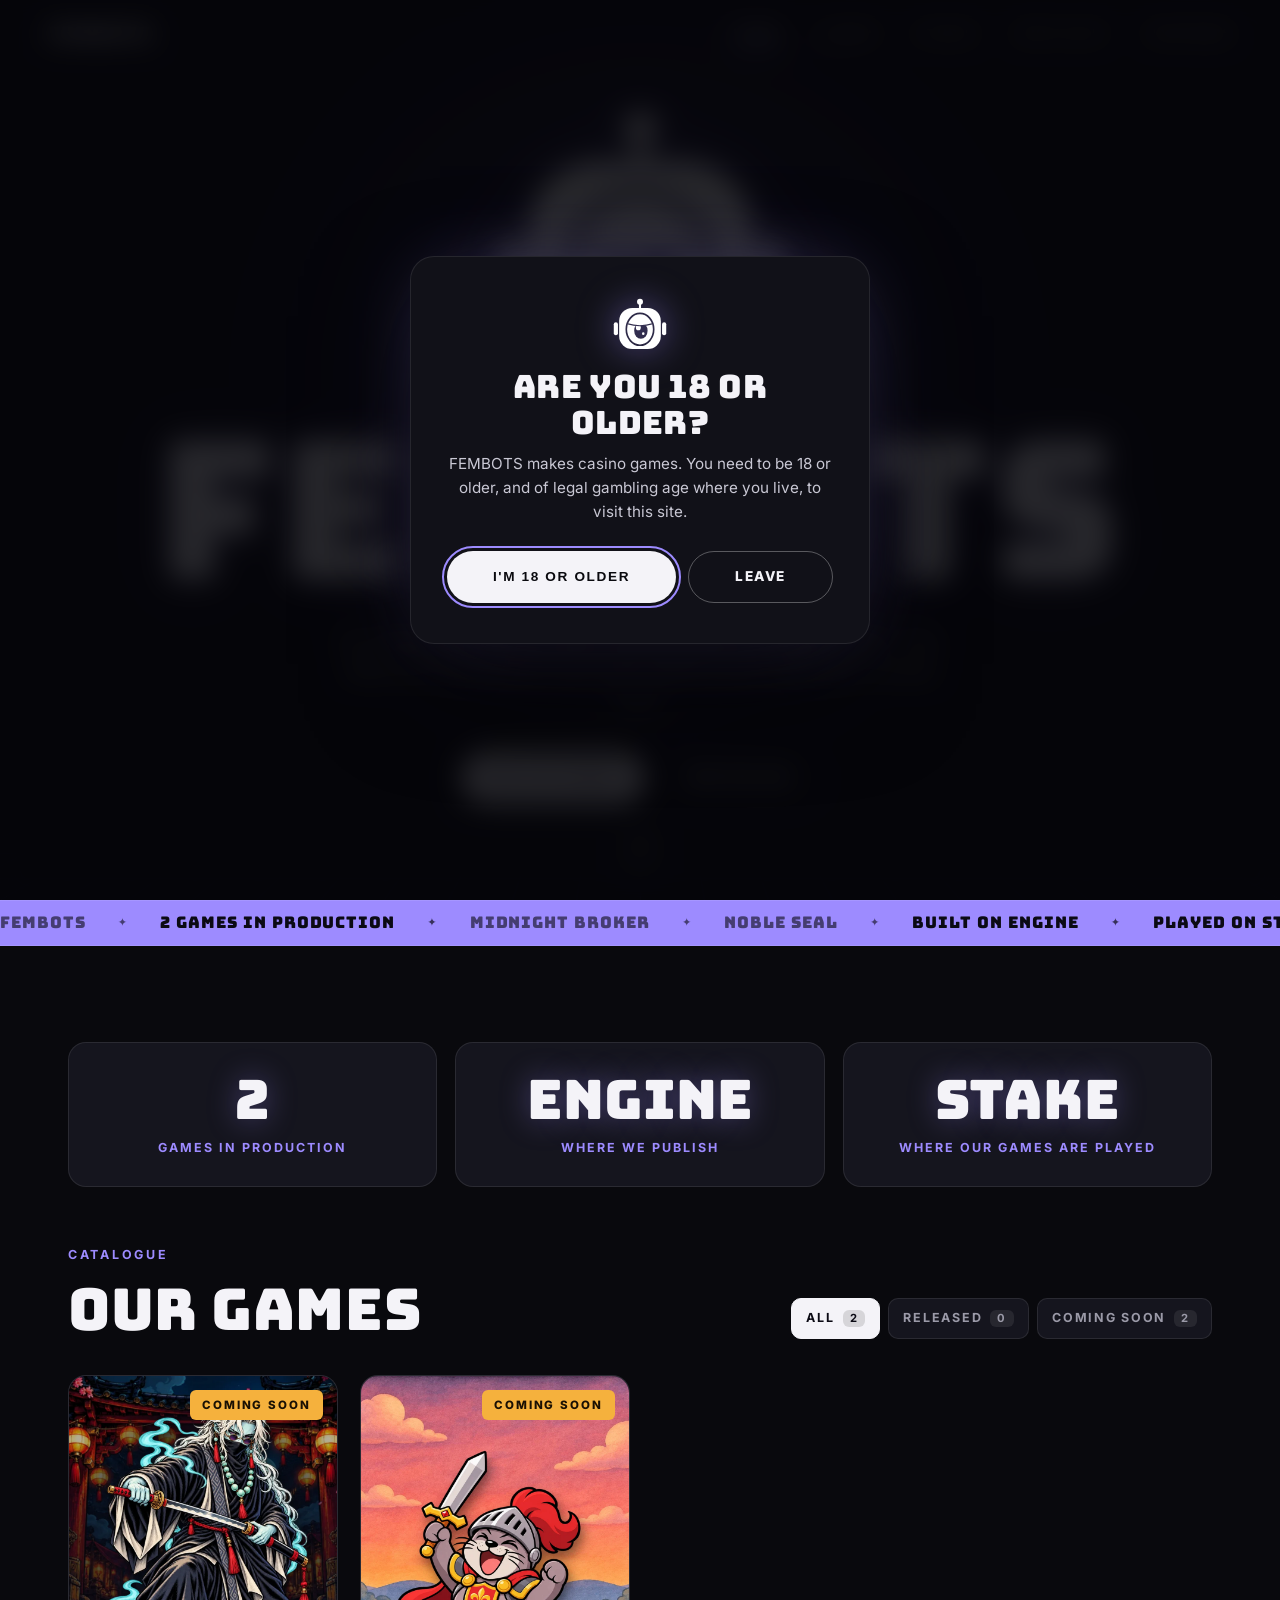
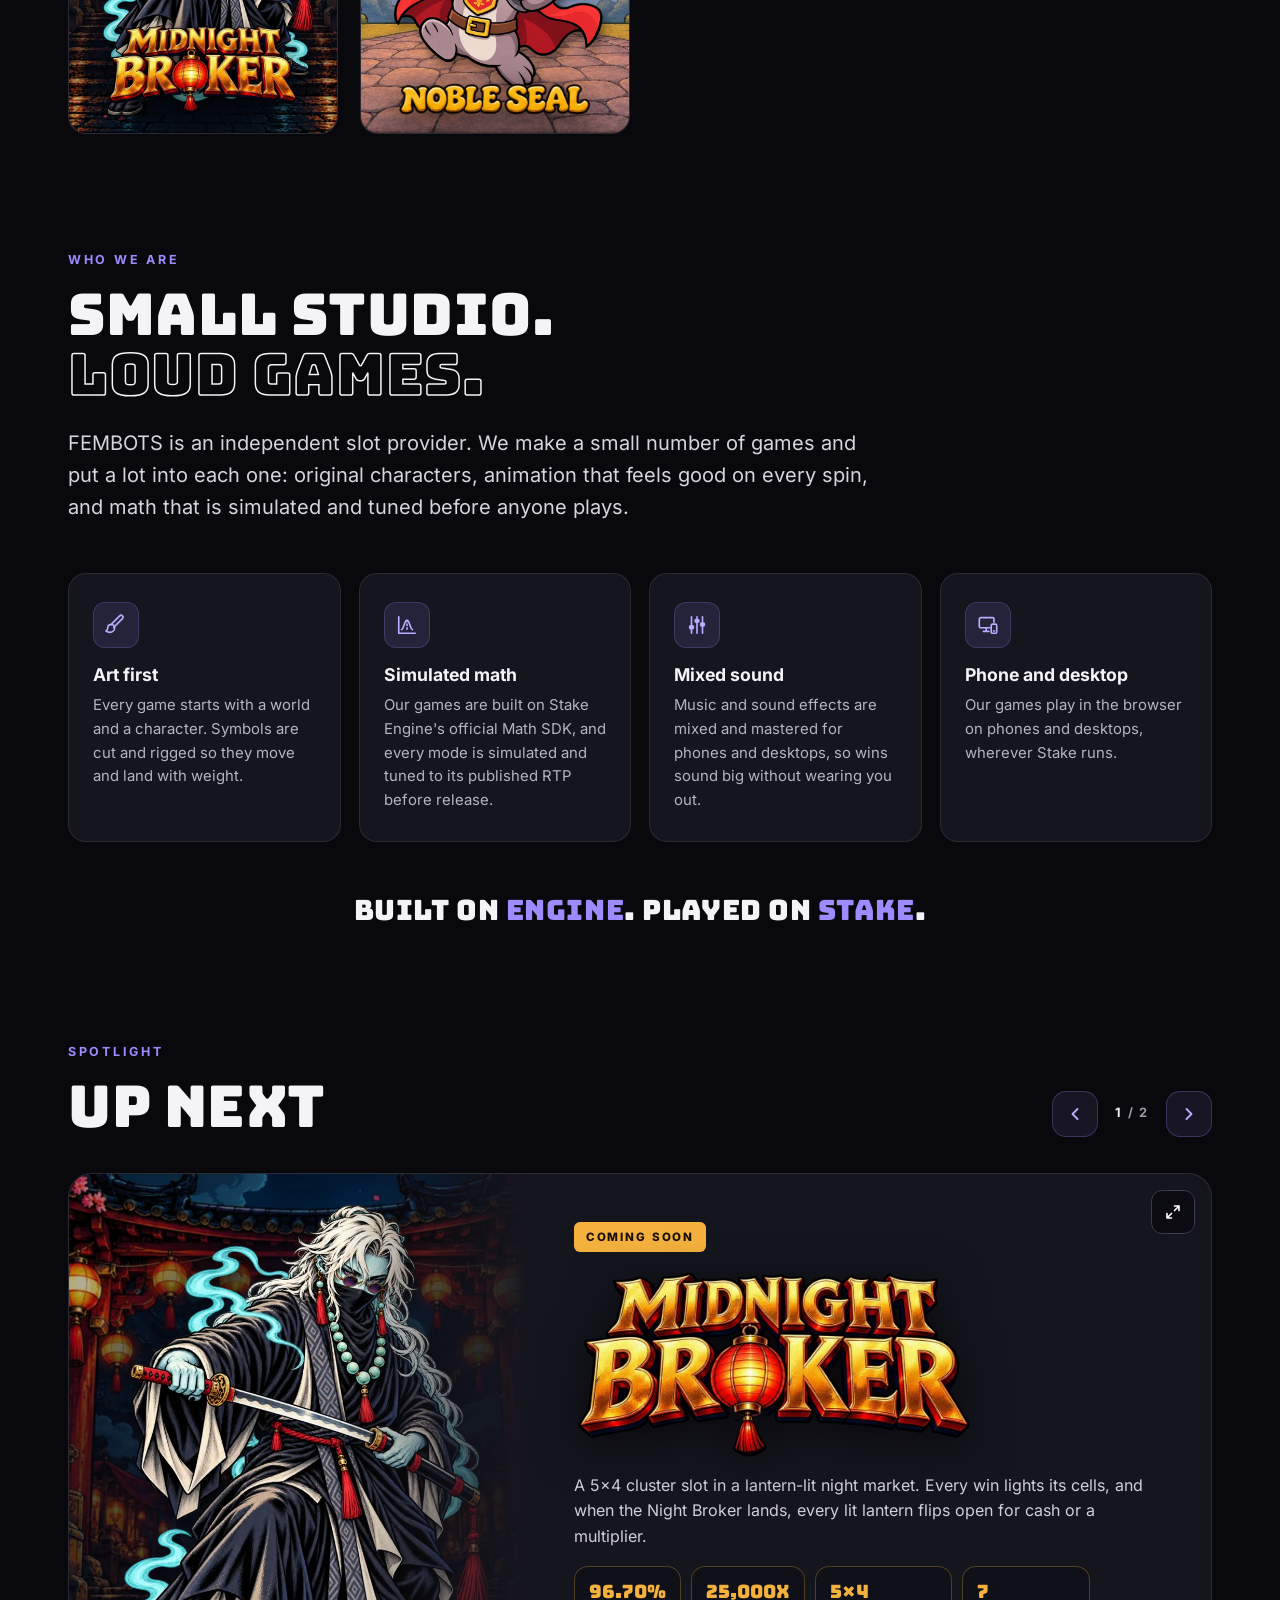
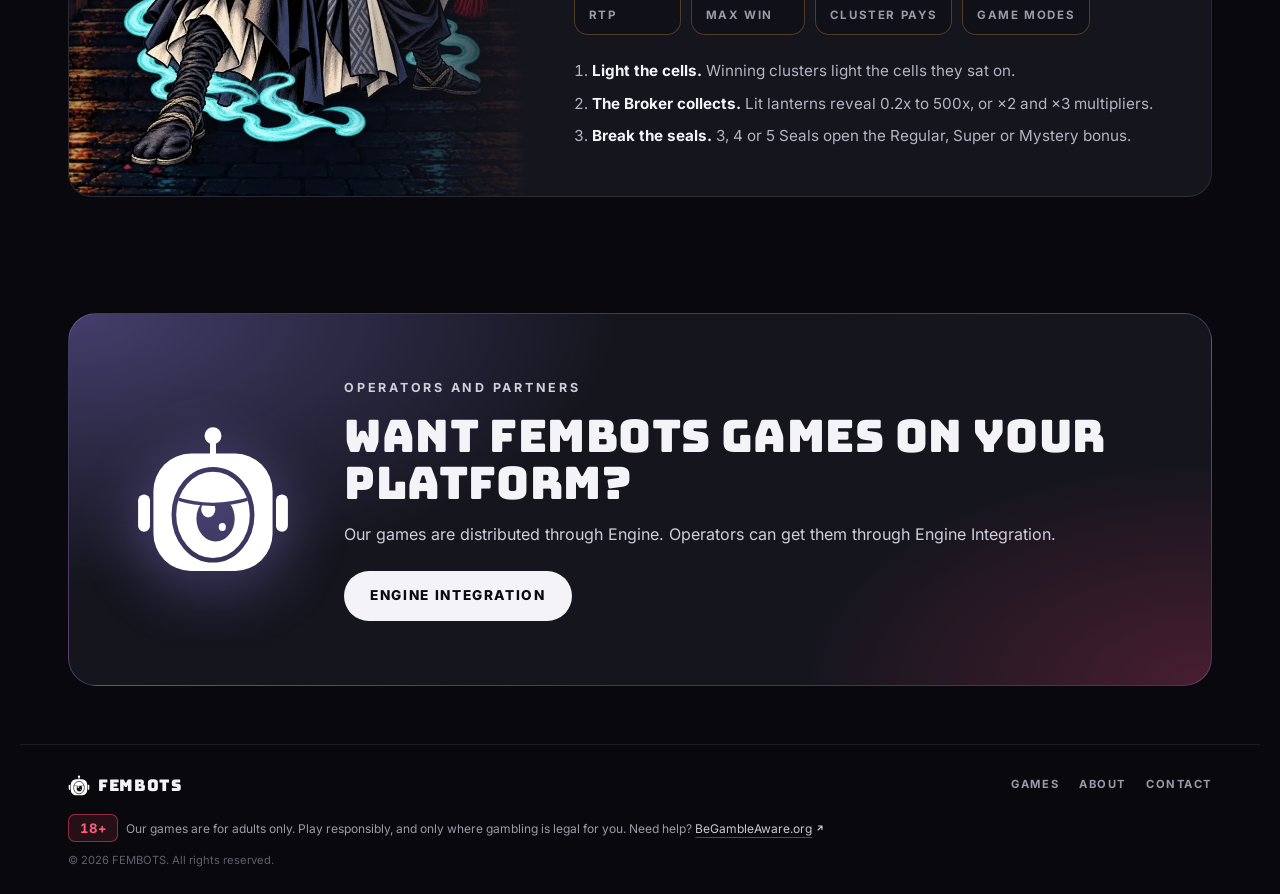
==== commit b5cbe7e5: "Move games to Pages CMS, add an 18+ check and a 404 page, update Midnight Broker - Games now live in" ====
--- a/index.html
+++ b/index.html
@@ -6,16 +6,43 @@
   <title>FEMBOTS | Slot Game Provider</title>
   <meta name="description" content="FEMBOTS is an independent slot provider making bold, art-first games for Engine and Stake. Our first game is Midnight Broker." />
   <meta name="theme-color" content="#09090d" />
+  <link rel="canonical" href="https://fembots-gaming.github.io/website/" />
   <link rel="icon" type="image/svg+xml" href="assets/robot.svg" />
-  <meta property="og:title" content="FEMBOTS | Slot Game Provider" />
-  <meta property="og:description" content="Bold, art-first slots for Engine and Stake. First up: Midnight Broker." />
-  <meta property="og:image" content="assets/mb/cover-wide.webp" />
-  <link rel="preconnect" href="https://fonts.googleapis.com" />
-  <link rel="preconnect" href="https://fonts.gstatic.com" crossorigin />
-  <link href="https://fonts.googleapis.com/css2?family=Bungee&family=Inter:wght@400;500;600;700;800&display=swap" rel="stylesheet" />
-  <link rel="stylesheet" href="styles.css?v=65" />
+  <link rel="apple-touch-icon" href="assets/apple-touch-icon.png" />
+  <link rel="preload" href="assets/fonts/bungee-latin.woff2" as="font" type="font/woff2" crossorigin />
+  <link rel="preload" href="assets/fonts/inter-latin.woff2" as="font" type="font/woff2" crossorigin />
+  <link rel="stylesheet" href="styles.css?v=77" />
 </head>
 <body>
+  <!-- ============ 18+ CHECK ============ -->
+  <!-- Asked once per browser. The answer is kept in localStorage; if storage is blocked it asks on every visit. -->
+  <dialog class="age-gate" id="ageGate" closedby="none" aria-labelledby="ageTitle" aria-describedby="ageText">
+    <img src="assets/robot.svg" alt="" width="56" height="54" />
+    <h2 id="ageTitle">Are you 18 or older?</h2>
+    <p id="ageText">FEMBOTS makes casino games. You need to be 18 or older, and of legal gambling age where you live, to visit this site.</p>
+    <div class="age-actions">
+      <button class="btn btn-primary" type="button" id="ageYes">I'm 18 or older</button>
+      <a class="btn btn-ghost" href="https://www.google.com/" rel="noopener" id="ageNo">Leave</a>
+    </div>
+  </dialog>
+  <script>
+    (function () {
+      var KEY = 'fembots-age-ok', gate = document.getElementById('ageGate');
+      try { if (localStorage.getItem(KEY) === '1') return; } catch (e) {}
+      var ok = false;
+      gate.showModal();
+      // Escape doesn't let people skip it. If the browser closes it some other way, put it back.
+      document.addEventListener('keydown', function (e) { if (e.key === 'Escape' && !ok) e.preventDefault(); }, true);
+      gate.addEventListener('cancel', function (e) { e.preventDefault(); });
+      new MutationObserver(function () { if (!ok && !gate.open) gate.showModal(); }).observe(gate, { attributes: true, attributeFilter: ['open'] });
+      document.getElementById('ageYes').addEventListener('click', function () {
+        ok = true;
+        try { localStorage.setItem(KEY, '1'); } catch (e) {}
+        gate.close();
+      });
+    })();
+  </script>
+
   <!-- ============ NAV ============ -->
   <header class="nav" id="top">
     <a class="brand" href="#top" aria-label="FEMBOTS home">
@@ -57,7 +84,7 @@
           <span class="glitch">FEMBOTS</span>
         </h1>
         <p class="hero-sub reveal">
-          An independent slot provider making games for Stake Engine. Three titles are in production now, each with its own characters, art and math.
+          An independent slot provider making games for Stake Engine. <span data-production>Two titles are</span> in production now, each with its own characters, art and math.
         </p>
         <div class="hero-cta reveal">
           <a class="btn btn-primary" href="#games">See our games</a>
@@ -70,15 +97,12 @@
 
     <!-- ============ TICKER ============ -->
     <div class="ticker" aria-hidden="true">
-      <div class="ticker-track">
-        <span>FEMBOTS</span><b>3 games in production</b><span>Ember Reign</span><span>Midnight Broker</span><span>Noble Seal</span><b>Built on Engine</b><b>Played on Stake</b>
-        <span>FEMBOTS</span><b>3 games in production</b><span>Ember Reign</span><span>Midnight Broker</span><span>Noble Seal</span><b>Built on Engine</b><b>Played on Stake</b>
-      </div>
+      <div class="ticker-track" id="tickerTrack"></div>
     </div>
 
     <!-- ============ STUDIO STATS ============ -->
     <section class="stats" id="studio-stats" aria-label="FEMBOTS in numbers">
-      <div class="stat reveal"><b data-count-games>3</b><span>Games in production</span></div>
+      <div class="stat reveal"><b data-count-games>2</b><span>Games in production</span></div>
       <div class="stat reveal"><b>Engine</b><span>Where we publish</span></div>
       <div class="stat reveal"><b>Stake</b><span>Where our games are played</span></div>
     </section>
@@ -132,9 +156,9 @@
           <p>Our games play in the browser on phones and desktops, wherever Stake runs.</p>
         </article>
       </div>
-      <div class="platforms">
-        <span>Built on</span><b>Engine</b><span class="dot">•</span><span>Played on</span><b>Stake</b>
-      </div>
+      <p class="platforms">
+        <span>Built on <b>Engine</b>.</span> <span>Played on <b>Stake</b>.</span>
+      </p>
     </section>
 
 
@@ -151,59 +175,9 @@
           <button class="spot-arrow" type="button" data-dir="1" aria-label="Next game"><svg viewBox="0 0 24 24" fill="none" stroke="currentColor" stroke-width="2.2" stroke-linecap="round" stroke-linejoin="round" aria-hidden="true"><path d="M9 6l6 6-6 6"/></svg></button>
         </div>
       </div>
-      <!-- Both games sit in one grid cell, so the box is always as tall as the tallest game. -->
-      <div class="spot-stack">
-      <div class="spot-game" data-game="midnight-broker">
-      <article class="spot-card" id="midnight-broker">
-        <div class="spot-art">
-          <img src="assets/mb/cover-tall.webp" alt="The Night Broker, a masked ghost with a katana, in front of red lanterns" loading="lazy" />
-        </div>
-        <div class="spot-body">
-          <span class="tag tag-soon">Coming soon</span>
-          <img class="spot-logo" src="assets/mb/logo.webp" alt="Midnight Broker" loading="lazy" />
-          <p class="spot-lead">A 5×4 cluster slot in a lantern-lit night market. Every win lights its cells, and when the Night Broker lands, every lit lantern flips open for cash or a multiplier.</p>
-          <ul class="stat-chips">
-            <li><b>96.70%</b><span>RTP</span></li>
-            <li><b>10,000x</b><span>Max win</span></li>
-            <li><b>5×4</b><span>Cluster pays</span></li>
-            <li><b>7</b><span>Game modes</span></li>
-          </ul>
-          <ol class="mini-steps">
-            <li><b>Light the cells.</b> Winning clusters light the cells they sat on.</li>
-            <li><b>The Broker collects.</b> Lit lanterns reveal 0.2x to 500x, or ×2 and ×3 multipliers.</li>
-            <li><b>Break the seals.</b> 3, 4 or 5 Seals open the Regular, Super or Hidden bonus.</li>
-          </ol>
-          <button class="details-btn" type="button" data-details="midnight-broker" aria-label="Full game details" title="Full game details"><svg viewBox="0 0 24 24" fill="none" stroke="currentColor" stroke-width="2.2" stroke-linecap="round" stroke-linejoin="round" aria-hidden="true"><path class="out-a" d="M14 4h6v6M20 4l-6 6"/><path class="out-b" d="M10 20H4v-6M4 20l6-6"/></svg></button>
-        </div>
-      </article>
-      </div>
-
-      <!-- Noble Seal (figures from noble-seal/src/game/rules.ts and its math) -->
-      <div class="spot-game is-hidden" data-game="noble-seal">
-      <article class="spot-card" id="noble-seal">
-        <div class="spot-art">
-          <img src="assets/ns/cover-tall.webp" alt="A seal in a knight's helmet and red cape, raising a sword over a market town at sunset" loading="lazy" />
-        </div>
-        <div class="spot-body">
-          <span class="tag tag-soon">Coming soon</span>
-          <img class="spot-logo" src="assets/ns/logo.webp" alt="Noble Seal" loading="lazy" />
-          <p class="spot-lead">A 6×5 lines slot in a storybook market town. Royal Seals fill whole reels with wilds and multipliers up to 1000x, and in free spins they stick and grow every spin.</p>
-          <ul class="stat-chips">
-            <li><b>96.70%</b><span>RTP</span></li>
-            <li><b>50,000x</b><span>Max win</span></li>
-            <li><b>25</b><span>Paylines</span></li>
-            <li><b>8</b><span>Game modes</span></li>
-          </ul>
-          <ol class="mini-steps">
-            <li><b>Line up 3 or more.</b> 3 to 6 of a symbol on a line, from the first reel, pay.</li>
-            <li><b>Land a Royal Seal.</b> It fills its reel with wilds and a 2x to 1000x multiplier. Lines through several add them up.</li>
-            <li><b>Collect FS scatters.</b> 3, 4 or 5 and more start the Royal, Super or Epic bonus.</li>
-          </ol>
-          <button class="details-btn" type="button" data-details="noble-seal" aria-label="Full game details" title="Full game details"><svg viewBox="0 0 24 24" fill="none" stroke="currentColor" stroke-width="2.2" stroke-linecap="round" stroke-linejoin="round" aria-hidden="true"><path class="out-a" d="M14 4h6v6M20 4l-6 6"/><path class="out-b" d="M10 20H4v-6M4 20l6-6"/></svg></button>
-        </div>
-      </article>
-      </div>
-      </div>
+      <!-- main.js adds one panel per game marked "In review" in data/games.json. They share one grid cell,
+           so the box is always as tall as the tallest game. -->
+      <div class="spot-stack" id="spotStack"></div>
     </section>
 
 
@@ -224,7 +198,7 @@
     </section>
   </main>
 
-  <!-- Game details pop-up. main.js fills it from the game's spotlight card and its template below. -->
+  <!-- Game details pop-up. main.js fills it from data/games.json. -->
   <dialog class="game-modal" id="gameModal" aria-label="Game details">
     <div class="modal-top">
       <span class="modal-title"></span>
@@ -235,105 +209,6 @@
     <div class="modal-body"></div>
   </dialog>
 
-  <!-- Full details for each game, shown in the pop-up. -->
-  <template id="details-midnight-broker">
-      <!-- Symbols -->
-      <h3 class="sub">The symbols</h3>
-      <ul class="symbols">
-        <li><img src="assets/mb/H4_tessen.webp" alt="" loading="lazy" /><span>War Fan</span><small>up to 75x</small></li>
-        <li><img src="assets/mb/H3_katana.webp" alt="" loading="lazy" /><span>Katana</span><small>up to 40x</small></li>
-        <li><img src="assets/mb/H2_bonsai.webp" alt="" loading="lazy" /><span>Bonsai</span><small>up to 25x</small></li>
-        <li><img src="assets/mb/H1_crane.webp" alt="" loading="lazy" /><span>Crane</span><small>up to 15x</small></li>
-        <li class="special"><img src="assets/mb/W_chest.webp" alt="" loading="lazy" /><span>Treasure Chest</span><small>Wild</small></li>
-        <li class="special"><img src="assets/mb/token_lantern_gold.webp" alt="" loading="lazy" /><span>Gold Lantern</span><small>Multiplier</small></li>
-      </ul>
-
-      <!-- Bonuses + modes -->
-      <div class="two-col">
-        <div>
-          <h3 class="sub">Bonus rounds</h3>
-          <div class="bonus-list">
-            <article class="bonus">
-              <div class="bonus-seals"><b>3</b><span>Seals</span></div>
-              <div><h4>Regular Bonus</h4><p>8 spins. Lit cells stay lit for the whole bonus. 3 Seals add 4 more spins.</p></div>
-            </article>
-            <article class="bonus">
-              <div class="bonus-seals"><b>4</b><span>Seals</span></div>
-              <div><h4>Super Bonus</h4><p>10 spins with 6 cells lit from the start, and every collection pays at least ×3.</p></div>
-            </article>
-            <article class="bonus bonus-hidden">
-              <div class="bonus-seals"><b>5</b><span>Seals</span></div>
-              <div><h4>Hidden Bonus</h4><p>10 spins with 4 cells lit from the start. Reached only with 5 Seals or from a Mystery Bonus.</p></div>
-            </article>
-          </div>
-        </div>
-        <div>
-          <h3 class="sub">Game modes</h3>
-          <table class="modes">
-            <thead><tr><th>Mode</th><th>Cost</th></tr></thead>
-            <tbody>
-              <tr><td>Base game</td><td>1x</td></tr>
-              <tr><td>Extra Chance <small>Bonuses about 1.7× as often</small></td><td>1.25x</td></tr>
-              <tr><td>Feature Spins <small>The Broker on every board, 2 cells lit</small></td><td>5x</td></tr>
-              <tr><td>Moonlit Spins <small>All 20 cells lit, every collect at least ×10</small></td><td>500x</td></tr>
-              <tr><td>Regular Bonus</td><td>100x</td></tr>
-              <tr><td>Mystery Bonus <small>Regular, Super or Hidden</small></td><td>200x</td></tr>
-              <tr><td>Super Bonus</td><td>400x</td></tr>
-            </tbody>
-          </table>
-          <p class="fine">Figures are from the current math build and may change before release. Some modes are not available in every jurisdiction.</p>
-        </div>
-      </div>
-  </template>
-  <template id="details-noble-seal">
-      <h3 class="sub">The symbols</h3>
-      <ul class="symbols">
-        <li><img src="assets/ns/H1.webp" alt="" loading="lazy" /><span>Crown</span><small>up to 30x</small></li>
-        <li><img src="assets/ns/H2.webp" alt="" loading="lazy" /><span>Knight's Helmet</span><small>up to 24x</small></li>
-        <li><img src="assets/ns/H3.webp" alt="" loading="lazy" /><span>Golden Chalice</span><small>up to 20x</small></li>
-        <li><img src="assets/ns/H4.webp" alt="" loading="lazy" /><span>Fleur-de-lis Shield</span><small>up to 16x</small></li>
-        <li class="special"><img src="assets/ns/W.webp" alt="" loading="lazy" /><span>Treasure Chest</span><small>Wild</small></li>
-        <li class="special"><img src="assets/ns/seal.webp" alt="" loading="lazy" /><span>Royal Seal</span><small>Wild reel, up to 1000x</small></li>
-      </ul>
-
-      <div class="two-col">
-        <div>
-          <h3 class="sub">Bonus rounds</h3>
-          <div class="bonus-list">
-            <article class="bonus">
-              <div class="bonus-seals"><b>3</b><span>FS</span></div>
-              <div><h4>Royal Seal Spins</h4><p>10 free spins on a clear board. Royal Seals that land stick to their reels and grow +1 every spin.</p></div>
-            </article>
-            <article class="bonus">
-              <div class="bonus-seals"><b>4</b><span>FS</span></div>
-              <div><h4>Super Royal Seal Spins</h4><p>12 free spins, starting with a Royal Seal locked in place.</p></div>
-            </article>
-            <article class="bonus bonus-hidden">
-              <div class="bonus-seals"><b>5+</b><span>FS</span></div>
-              <div><h4>Epic Royal Seal Spins</h4><p>12 free spins, starting with 2 Royal Seals locked in place.</p></div>
-            </article>
-          </div>
-          <p class="fine">3 or more FS scatters during a bonus add 5 more free spins.</p>
-        </div>
-        <div>
-          <h3 class="sub">Game modes</h3>
-          <table class="modes">
-            <thead><tr><th>Mode</th><th>Cost</th></tr></thead>
-            <tbody>
-              <tr><td>Base game</td><td>1x</td></tr>
-              <tr><td>Extra Chance <small>A much better chance of a bonus</small></td><td>3x</td></tr>
-              <tr><td>Super Chance <small>A better chance of Super or Epic</small></td><td>6x</td></tr>
-              <tr><td>Epic Chance <small>A better chance of Epic</small></td><td>20x</td></tr>
-              <tr><td>Feature Spin <small>3 Royal Seals of 10x or more on every spin</small></td><td>1000x</td></tr>
-              <tr><td>Royal Seal Spins</td><td>100x</td></tr>
-              <tr><td>Super Buy</td><td>300x</td></tr>
-              <tr><td>Mystery <small>No feature, Super or Epic</small></td><td>500x</td></tr>
-            </tbody>
-          </table>
-          <p class="fine">Figures are from the current math build and may change before release. Some modes are not available in every jurisdiction.</p>
-        </div>
-      </div>
-  </template>
 
   <!-- ============ FOOTER ============ -->
   <footer class="footer">
@@ -347,12 +222,12 @@
     </div>
     <p class="footer-note">
       <span class="age">18+</span>
-      Our games are for adults only. Play responsibly, and only where gambling is legal for you.
+      <span>Our games are for adults only. Play responsibly, and only where gambling is legal for you.
+        <span class="help">Need help? <a href="https://www.begambleaware.org/" target="_blank" rel="noopener">BeGambleAware.org<svg viewBox="0 0 24 24" aria-hidden="true"><path d="M8 16 16 8M9 8h7v7"/></svg></a></span></span>
     </p>
     <p class="footer-copy">© <span id="year">2026</span> FEMBOTS. All rights reserved.</p>
   </footer>
 
-  <script src="games.js?v=65"></script>
-  <script src="main.js?v=65"></script>
+  <script src="main.js?v=77"></script>
 </body>
 </html>
--- a/styles.css
+++ b/styles.css
@@ -1,6 +1,11 @@
 /* ================================================================
    FEMBOTS studio site
    ================================================================ */
+/* Fonts are served from this site, not Google, so visitors' IPs aren't sent to a third party. Latin only:
+   Inter is one variable file that covers every weight. */
+@font-face { font-family: 'Bungee'; font-style: normal; font-weight: 400; font-display: swap; src: url(assets/fonts/bungee-latin.woff2) format('woff2'); }
+@font-face { font-family: 'Inter'; font-style: normal; font-weight: 100 900; font-display: swap; src: url(assets/fonts/inter-latin.woff2) format('woff2'); }
+
 :root {
   --bg: #09090d;
   --bg-2: #111118;
@@ -72,8 +77,15 @@
 .nav-links { display: flex; gap: clamp(18px, 3vw, 40px); }
 .nav-links a { font-size: .8rem; font-weight: 700; letter-spacing: .16em; text-transform: uppercase; color: var(--muted); transition: color .2s; position: relative; }
 .nav-links a::after { content: ''; position: absolute; left: 0; right: 100%; bottom: -6px; height: 2px; background: var(--accent); transition: right .25s ease; }
-.nav-links a:hover { color: var(--ink); }
-.nav-links a:hover::after { right: 0; }
+/* Only one link is lit at a time. main.js sets:
+   - .is-current on the section you're looking at (it follows the scroll);
+   - .is-hover on the link the mouse has stopped on (not ones it only passes over), and .hovering on the
+     menu meanwhile, which switches the current link off until the mouse leaves the menu. */
+.nav-links a.is-current, .nav-links a.is-hover, .nav-links a:focus-visible { color: var(--ink); }
+.nav-links a.is-current::after, .nav-links a.is-hover::after, .nav-links a:focus-visible::after { right: 0; }
+.nav-links.hovering a.is-current:not(.is-hover) { color: var(--muted); }
+.nav-links.hovering a.is-current:not(.is-hover)::after { right: 100%; }
+.nav-links a:focus-visible { outline: none; }
 .nav-toggle { display: none; background: none; border: 0; width: 40px; height: 40px; cursor: pointer; position: relative; }
 .nav-toggle span { position: absolute; left: 8px; right: 8px; height: 2px; background: var(--ink); transition: transform .25s, top .25s; }
 .nav-toggle span:first-child { top: 15px; }
@@ -210,6 +222,21 @@
   html { scrollbar-color: rgba(157,139,255,.4) var(--bg); }
   .game-modal { scrollbar-color: rgba(157,139,255,.4) transparent; scrollbar-width: thin; }
 }
+
+/* ---------- 18+ check ---------- */
+.age-gate {
+  width: min(460px, calc(100% - 32px)); max-width: none; margin: auto; padding: clamp(28px, 6vw, 40px) clamp(22px, 5vw, 36px);
+  border: 1px solid var(--line); border-radius: 24px; background: var(--bg-2); color: var(--ink); text-align: center;
+  box-shadow: 0 40px 120px -20px rgba(0,0,0,.8), 0 0 80px -30px rgba(157,139,255,.5);
+}
+.age-gate::backdrop { background: rgba(5,5,10,.86); backdrop-filter: blur(14px); -webkit-backdrop-filter: blur(14px); }
+html:has(.age-gate[open]) { overflow: hidden; }
+.age-gate img { margin: 0 auto 18px; filter: drop-shadow(0 0 18px rgba(157,139,255,.55)); }
+.age-gate h2 { font-size: clamp(1.5rem, 6vw, 2rem); line-height: 1.1; margin-bottom: 12px; }
+.age-gate p { color: #c9c8d4; font-size: .95rem; margin-bottom: 26px; }
+.age-actions { display: flex; gap: 12px; justify-content: center; flex-wrap: wrap; }
+.age-actions .btn { flex: 1 1 auto; padding-inline: 22px; white-space: nowrap; }
+.age-gate :focus-visible { outline: 2px solid var(--accent); outline-offset: 3px; }
 
 /* ---------- Game details pop-up ---------- */
 .game-modal {
@@ -408,9 +435,10 @@
 .pillar-icon svg { width: 22px; height: 22px; }
 .pillar h3 { font-size: 1.1rem; margin-bottom: 10px; }
 .pillar p { color: #b5b4c2; font-size: .93rem; margin: 0; }
-.platforms { margin-top: 50px; display: flex; flex-wrap: wrap; gap: 12px; align-items: baseline; justify-content: center; color: var(--muted); font-weight: 600; letter-spacing: .1em; text-transform: uppercase; font-size: .8rem; }
-.platforms b { font-family: var(--display); font-weight: 400; color: var(--ink); font-size: 1.6rem; letter-spacing: .04em; text-transform: none; }
-.platforms .dot { color: var(--accent); margin: 0 10px; }
+/* "Built on Engine. Played on Stake." as one line, with the platform names in violet. */
+.platforms { margin: 50px auto 0; text-align: center; font-family: var(--display); font-weight: 400; font-size: clamp(1.25rem, 3vw, 1.75rem); line-height: 1.25; letter-spacing: .02em; color: var(--ink); }
+.platforms b { font-weight: 400; color: var(--accent); }
+.platforms span { white-space: nowrap; }  /* wraps between the two sentences, never inside one */
 
 /* ---------- Contact ---------- */
 .contact-card {
@@ -435,6 +463,11 @@
 .footer-top nav { display: flex; gap: 20px; }
 .footer-top nav a { color: var(--muted); font-size: .7rem; font-weight: 700; letter-spacing: .14em; text-transform: uppercase; }
 .footer-top nav a:hover { color: var(--ink); }
+/* The help link reads as part of the note: same soft grey, a faint violet underline, violet on hover. */
+.footer-note .help { white-space: nowrap; }
+.footer-note .help a { display: inline-flex; align-items: center; gap: 2px; color: #c9c8d4; text-decoration: underline; text-decoration-color: rgba(157,139,255,.45); text-decoration-thickness: 1px; text-underline-offset: 4px; transition: color .2s, text-decoration-color .2s; }
+.footer-note .help a:hover { color: var(--accent); text-decoration-color: var(--accent); }
+.footer-note .help svg { width: 12px; height: 12px; fill: none; stroke: currentColor; stroke-width: 2.2; stroke-linecap: round; stroke-linejoin: round; }
 .footer-note { display: flex; gap: 8px; align-items: center; color: var(--muted); font-size: .75rem; margin: 0; }
 .age {
   /* Letter-spacing adds space after the last glyph, so the left padding gets the same extra to keep "18+" centred. */
@@ -464,6 +497,7 @@
   .nav-links.open { transform: none; }
   .nav-links a { padding: 18px 20px; border-top: 1px solid var(--line); font-size: .9rem; }
   .nav-links a::after { display: none; }
+  .nav-links a.is-current { color: var(--accent); box-shadow: inset 3px 0 0 var(--accent); }
   .nav.menu-open { background: rgba(9,9,13,.97); }
   .stats { grid-template-columns: 1fr; gap: 12px; }
   .spot-card { grid-template-columns: 1fr; }
